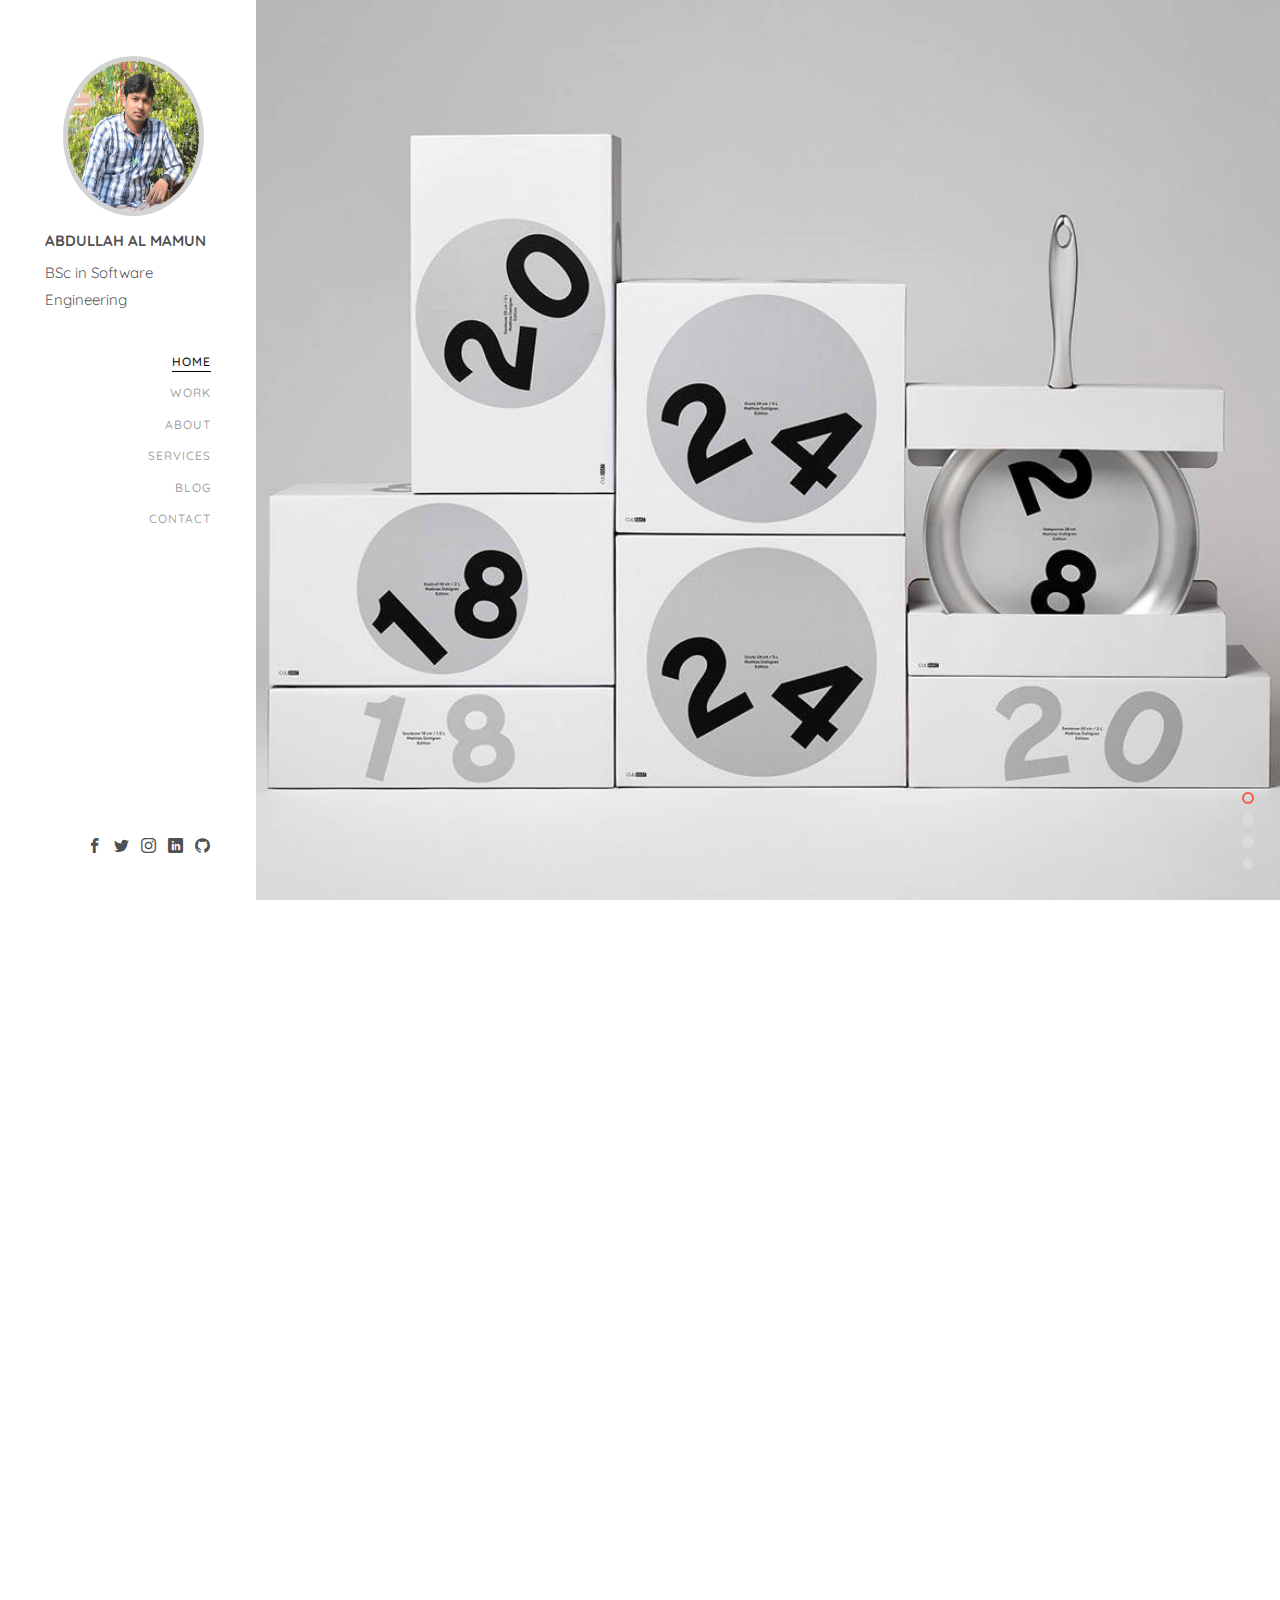
==== index.html @ bdd20ee4 "Responsive profile add" ====
<!DOCTYPE HTML>
<html>

<head>
	<meta charset="utf-8">
	<meta http-equiv="X-UA-Compatible" content="IE=edge">
	<title>Abdullah Al Mamun Info</title>
	<meta name="viewport" content="width=device-width, initial-scale=1">
	<meta name="description" content="" />
	<meta name="keywords" content="" />
	<meta name="author" content="" />

	<!-- Facebook and Twitter integration -->
	<meta property="og:title" content="" />
	<meta property="og:image" content="" />
	<meta property="og:url" content="" />
	<meta property="og:site_name" content="" />
	<meta property="og:description" content="" />
	<meta name="twitter:title" content="" />
	<meta name="twitter:image" content="" />
	<meta name="twitter:url" content="" />
	<meta name="twitter:card" content="" />

	<!-- Place favicon.ico and apple-touch-icon.png in the root directory -->
	<link rel="shortcut icon" href="favicon.ico">

	<link href="https://fonts.googleapis.com/css?family=Quicksand:300,400,500,700" rel="stylesheet">

	<!-- Animate.css -->
	<link rel="stylesheet" href="css/animate.css">
	<!-- Icomoon Icon Fonts-->
	<link rel="stylesheet" href="css/icomoon.css">
	<!-- Bootstrap  -->
	<link rel="stylesheet" href="css/bootstrap.css">
	<!-- Flexslider  -->
	<link rel="stylesheet" href="css/flexslider.css">
	<!-- Theme style  -->
	<link rel="stylesheet" href="css/style.css">

	<!-- Modernizr JS -->
	<script src="js/modernizr-2.6.2.min.js"></script>
	<!-- FOR IE9 below -->
	<!--[if lt IE 9]>
	<script src="js/respond.min.js"></script>
	<![endif]-->

</head>

<body>
	<div id="colorlib-page">
		<a href="#" class="js-colorlib-nav-toggle colorlib-nav-toggle"><i></i></a>
		<aside id="colorlib-aside" role="complementary" class="border js-fullheight">
			<h1 id="colorlib-logo"><a href="index.html"><img style="border:5px solid lightgrey; border-radius: 100%;"
						src="images/mumimg.jpg" alt="Smiley face" width="100%" height="160"></a></h1>
			<label>ABDULLAH AL MAMUN</label>
			<p style="margin-bottom: 2.5em;">BSc in Software Engineering</p>
			<nav id="colorlib-main-menu" role="navigation">
				<ul>
					<li class="colorlib-active"><a href="index.html">Home</a></li>
					<li><a href="work.html">Work</a></li>
					<li><a href="about.html">About</a></li>
					<li><a href="services.html">Services</a></li>
					<li><a href="blog.html">Blog</a></li>
					<li><a href="contact.html">Contact</a></li>
				</ul>
			</nav>

			<div class="colorlib-footer">
				<ul>
					<li><a href="https://www.facebook.com/profile.php?id=100009007942472"><i
								class="icon-facebook2"></i></a></li>
					<li><a href="https://twitter.com/Abdulla88745454"><i class="icon-twitter2"></i></a></li>
					<li><a href="https://www.instagram.com/aamamun8130/"><i class="icon-instagram"></i></a></li>
					<li><a href="https://www.linkedin.com/in/abdullah-al-mamun-735a18191"><i
								class="icon-linkedin2"></i></a></li>
					<li><a href="https://github.com/aamamun8130"><i class="icon-github"></i></a></li>
				</ul>
			</div>

		</aside>

		<div id="colorlib-main">
			<aside id="colorlib-hero" class="js-fullheight">
				<div id="top-img-div" style="text-align: center; padding-top: 2em;">
					<img style="border:5px solid lightgrey; border-radius: 100%;" src="images/mumimg.jpg"
						alt="Smiley face" width="25%" height="160"><br/>
					<label>ABDULLAH AL MAMUN</label>
					<p>BSc in Software Engineering</p>
				</div>
				<div class="flexslider js-fullheight">
					<ul class="slides">
						<li style="background-image: url(images/work-7.jpg);">
							<div class="overlay"></div>
							<div class="container-fluid">
								<div class="row">
									<div class="col-md-8 col-md-offset-2 col-md-pull-2 js-fullheight slider-text">
										<div class="slider-text-inner">
											<div class="desc">
												<h1>Web Development</h1>
												<h2>For web development contact with <a href="contact.html"
														target="_blank">A.A.Mamun</a></h2>
												<p><a class="btn btn-primary btn-learn">Learn More<i
															class="icon-arrow-right3"></i></a></p>
											</div>
										</div>
									</div>
								</div>
							</div>
						</li>
						<li style="background-image: url(images/work-2.jpg);">
							<div class="overlay"></div>
							<div class="container-fluid">
								<div class="row">
									<div class="col-md-8 col-md-offset-2 col-md-pull-2 js-fullheight slider-text">
										<div class="slider-text-inner">
											<div class="desc">
												<h1>Web Design</h1>
												<h2>For web design contact with <a href="contact.html"
														target="_blank">A.A.Mamun</a></h2>
												<p><a class="btn btn-primary btn-learn">Learn More<i
															class="icon-arrow-right3"></i></a></p>
											</div>
										</div>
									</div>
								</div>
							</div>
						</li>
						<li style="background-image: url(images/comp4.jpg);">
							<div class="overlay"></div>
							<div class="container-fluid">
								<div class="row">
									<div class="col-md-8 col-md-offset-2 col-md-pull-2 js-fullheight slider-text">
										<div class="slider-text-inner">
											<div class="desc">
												<h1>Desktop Application</h1>
												<h2>For desktop application contact with <a href="contact.html"
														target="_blank">A.A.Mamun</a></h2>
												<p><a class="btn btn-primary btn-learn">Learn More<i
															class="icon-arrow-right3"></i></a></p>
											</div>
										</div>
									</div>
								</div>
							</div>
						</li>
						<li style="background-image: url(images/img_bg_3.jpg);">
							<div class="overlay"></div>
							<div class="container-fluid">
								<div class="row">
									<div class="col-md-8 col-md-offset-2 col-md-pull-2 js-fullheight slider-text">
										<div class="slider-text-inner">
											<div class="desc">
												<h1>Design &amp; develop functional sites</h1>
												<h2>For develop functional sites contact with <a href="contact.html"
														target="_blank">A.A.Mamun</a></h2>
												<p><a class="btn btn-primary btn-learn">Learn More<i
															class="icon-arrow-right3"></i></a></p>
											</div>
										</div>
									</div>
								</div>
							</div>
						</li>
					</ul>
				</div>
			</aside>

			<div class="colorlib-about">
				<div class="container-fluid">
					<div class="row">
						<div class="col-md-6">
							<div class="about-img animate-box" data-animate-effect="fadeInLeft"
								style="background-image: url(images/img_bg_2.jpg);">
								<div class="about-img-2 animate-box" data-animate-effect="fadeInRight"
									style="background-image: url(images/img_bg_3.jpg);"></div>
							</div>
						</div>
						<div class="col-md-6 animate-box" data-animate-effect="fadeInLeft">
							<div class="about-desc">
								<span class="heading-meta">Welcome &amp; Introduce</span>
								<h3>Hello! my name is Abdullah Al Mamun!</h3>
								<p>On her way she met a copy. The copy warned the Little Blind Text, that where it came
									from it would have been rewritten a thousand times and everything that was left from
									its origin would be the word "and" and the Little Blind Text should turn around and
									return to its own, safe country.</p>
							</div>
							<div class="fancy-collapse-panel">
								<div class="panel-group" id="accordion" role="tablist" aria-multiselectable="true">
									<div class="panel panel-default">
										<div class="panel-heading" role="tab" id="headingOne">
											<h4 class="panel-title">
												<a data-toggle="collapse" data-parent="#accordion" href="#collapseOne"
													aria-expanded="true" aria-controls="collapseOne">Why choose me?
												</a>
											</h4>
										</div>
										<div id="collapseOne" class="panel-collapse collapse in" role="tabpanel"
											aria-labelledby="headingOne">
											<div class="panel-body">
												<div class="row">
													<div class="col-md-6">
														<p>Far far away, behind the word mountains, far from the
															countries Vokalia and Consonantia, there live the blind
															texts. </p>
													</div>
													<div class="col-md-6">
														<p>Separated they live in Bookmarksgrove right at the coast of
															the Semantics, a large language ocean.</p>
													</div>
												</div>
											</div>
										</div>
									</div>
									<div class="panel panel-default">
										<div class="panel-heading" role="tab" id="headingTwo">
											<h4 class="panel-title">
												<a class="collapsed" data-toggle="collapse" data-parent="#accordion"
													href="#collapseTwo" aria-expanded="false"
													aria-controls="collapseTwo">What I do?
												</a>
											</h4>
										</div>
										<div id="collapseTwo" class="panel-collapse collapse" role="tabpanel"
											aria-labelledby="headingTwo">
											<div class="panel-body">
												<p>Far far away, behind the word <strong>mountains</strong>, far from
													the countries Vokalia and Consonantia, there live the blind texts.
													Separated they live in Bookmarksgrove right at the coast of the
													Semantics, a large language ocean.</p>
												<ul>
													<li>Separated they live in Bookmarksgrove right</li>
													<li>Separated they live in Bookmarksgrove right</li>
												</ul>
											</div>
										</div>
									</div>
									<div class="panel panel-default">
										<div class="panel-heading" role="tab" id="headingThree">
											<h4 class="panel-title">
												<a class="collapsed" data-toggle="collapse" data-parent="#accordion"
													href="#collapseThree" aria-expanded="false"
													aria-controls="collapseThree">My Specialties
												</a>
											</h4>
										</div>
										<div id="collapseThree" class="panel-collapse collapse" role="tabpanel"
											aria-labelledby="headingThree">
											<div class="panel-body">
												<p>Far far away, behind the word <strong>mountains</strong>, far from
													the countries Vokalia and Consonantia, there live the blind texts.
													Separated they live in Bookmarksgrove right at the coast of the
													Semantics, a large language ocean.</p>
											</div>
										</div>
									</div>
								</div>
							</div>
						</div>
					</div>
				</div>
			</div>

			<div class="colorlib-services">
				<div class="container-fluid">
					<div class="row">
						<div class="col-md-6 col-md-offset-3 col-md-pull-3">
							<span class="heading-meta">What I do?</span>
							<h2 class="colorlib-heading animate-box" data-animate-effect="fadeInLeft">Here are some of
								my expertise</h2>
						</div>
					</div>
					<div class="row">
						<div class="col-md-6">
							<div class="colorlib-feature animate-box" data-animate-effect="fadeInLeft">
								<div class="colorlib-icon">
									<i class="icon-tag"></i>
								</div>
								<div class="colorlib-text">
									<h3>Branding</h3>
									<p>Far far away, behind the word mountains, far from the countries Vokalia and
										Consonantia, there live the blind texts. </p>
								</div>
							</div>

							<div class="colorlib-feature animate-box" data-animate-effect="fadeInLeft">
								<div class="colorlib-icon">
									<i class="icon-pen2"></i>
								</div>
								<div class="colorlib-text">
									<h3>Web Design</h3>
									<p>Far far away, behind the word mountains, far from the countries Vokalia and
										Consonantia, there live the blind texts. </p>
								</div>
							</div>

							<div class="colorlib-feature animate-box" data-animate-effect="fadeInLeft">
								<div class="colorlib-icon">
									<i class="icon-search3"></i>
								</div>
								<div class="colorlib-text">
									<h3>Search engine optimization</h3>
									<p>Far far away, behind the word mountains, far from the countries Vokalia and
										Consonantia, there live the blind texts. </p>
								</div>
							</div>
						</div>
						<div class="col-md-6">
							<div class="colorlib-feature animate-box" data-animate-effect="fadeInLeft">
								<div class="colorlib-icon">
									<i class="icon-paperplane"></i>
								</div>
								<div class="colorlib-text">
									<h3>Web Development</h3>
									<p>Far far away, behind the word mountains, far from the countries Vokalia and
										Consonantia, there live the blind texts. </p>
								</div>
							</div>

							<div class="colorlib-feature animate-box" data-animate-effect="fadeInLeft">
								<div class="colorlib-icon">
									<i class="icon-device-desktop"></i>
								</div>
								<div class="colorlib-text">
									<h3>User Interface</h3>
									<p>Far far away, behind the word mountains, far from the countries Vokalia and
										Consonantia, there live the blind texts. </p>
								</div>
							</div>

							<div class="colorlib-feature animate-box" data-animate-effect="fadeInLeft">
								<div class="colorlib-icon">
									<i class="icon-help"></i>
								</div>
								<div class="colorlib-text">
									<h3>Help &amp; Support</h3>
									<p>Far far away, behind the word mountains, far from the countries Vokalia and
										Consonantia, there live the blind texts. </p>
								</div>
							</div>
						</div>
					</div>
				</div>
			</div>

			<div class="colorlib-work">
				<div class="container-fluid">
					<div class="row">
						<div class="col-md-6 col-md-offset-3 col-md-pull-3">
							<span class="heading-meta">My Work</span>
							<h2 class="colorlib-heading animate-box" data-animate-effect="fadeInLeft">Recent Work</h2>
						</div>
					</div>
					<div class="row">
						<div class="col-md-6 animate-box" data-animate-effect="fadeInLeft">
							<div class="project" style="background-image: url(images/work-1.jpg);">
								<div class="desc">
									<div class="con">
										<h3><a href="work.html">Work 01</a></h3>
										<span>Branding, Ilustration</span>
										<p class="icon">
											<span><a href="#"><i class="icon-share3"></i></a></span>
											<span><a href="#"><i class="icon-eye"></i> 100</a></span>
											<span><a href="#"><i class="icon-heart"></i> 49</a></span>
										</p>
									</div>
								</div>
							</div>
						</div>
						<div class="col-md-6 animate-box" data-animate-effect="fadeInLeft">
							<div class="project" style="background-image: url(images/work-2.jpg);">
								<div class="desc">
									<div class="con">
										<h3><a href="work.html">Work 02</a></h3>
										<span>Logo, Web, Branding</span>
										<p class="icon">
											<span><a href="#"><i class="icon-share3"></i></a></span>
											<span><a href="#"><i class="icon-eye"></i> 100</a></span>
											<span><a href="#"><i class="icon-heart"></i> 49</a></span>
										</p>
									</div>
								</div>
							</div>
						</div>
						<div class="col-md-6 animate-box" data-animate-effect="fadeInLeft">
							<div class="project" style="background-image: url(images/work-3.jpg);">
								<div class="desc">
									<div class="con">
										<h3><a href="work.html">Work 03</a></h3>
										<span>Illustration, Logo</span>
										<p class="icon">
											<span><a href="#"><i class="icon-share3"></i></a></span>
											<span><a href="#"><i class="icon-eye"></i> 100</a></span>
											<span><a href="#"><i class="icon-heart"></i> 49</a></span>
										</p>
									</div>
								</div>
							</div>
						</div>
						<div class="col-md-6 animate-box" data-animate-effect="fadeInLeft">
							<div class="project" style="background-image: url(images/work-4.jpg);">
								<div class="desc">
									<div class="con">
										<h3><a href="work.html">Work 04</a></h3>
										<span>Web, Logo, Branding</span>
										<p class="icon">
											<span><a href="#"><i class="icon-share3"></i></a></span>
											<span><a href="#"><i class="icon-eye"></i> 100</a></span>
											<span><a href="#"><i class="icon-heart"></i> 49</a></span>
										</p>
									</div>
								</div>
							</div>
						</div>
						<div class="col-md-6 animate-box" data-animate-effect="fadeInLeft">
							<div class="project" style="background-image: url(images/work-5.jpg);">
								<div class="desc">
									<div class="con">
										<h3><a href="work.html">Work 05</a></h3>
										<span>Illustration, Logo</span>
										<p class="icon">
											<span><a href="#"><i class="icon-share3"></i></a></span>
											<span><a href="#"><i class="icon-eye"></i> 100</a></span>
											<span><a href="#"><i class="icon-heart"></i> 49</a></span>
										</p>
									</div>
								</div>
							</div>
						</div>
						<div class="col-md-6 animate-box" data-animate-effect="fadeInLeft">
							<div class="project" style="background-image: url(images/work-6.jpg);">
								<div class="desc">
									<div class="con">
										<h3><a href="work.html">Work 06</a></h3>
										<span>Web, Logo, Branding</span>
										<p class="icon">
											<span><a href="#"><i class="icon-share3"></i></a></span>
											<span><a href="#"><i class="icon-eye"></i> 100</a></span>
											<span><a href="#"><i class="icon-heart"></i> 49</a></span>
										</p>
									</div>
								</div>
							</div>
						</div>
					</div>
				</div>
			</div>

			<div class="colorlib-blog">
				<div class="container-fluid">
					<div class="row">
						<div class="col-md-6 col-md-offset-3 col-md-pull-3">
							<span class="heading-meta">Read</span>
							<h2 class="colorlib-heading animate-box" data-animate-effect="fadeInLeft">Recent Blog</h2>
						</div>
					</div>
					<div class="row">
						<div class="col-md-4 col-sm-6 animate-box" data-animate-effect="fadeInLeft">
							<div class="blog-entry">
								<a href="blog.html" class="blog-img"><img src="images/img-1.jpg" class="img-responsive"
										alt="HTML5 Bootstrap Template by colorlib.com"></a>
								<div class="desc">
									<span><small>Feb 07, 2018 </small> | <small> Web Design </small> | <small> <i
												class="icon-bubble3"></i> 4</small></span>
									<h3><a href="blog.html">18 Awesome sites</a></h3>
									<p>Separated they live in Bookmarksgrove right at the coast of the Semantics, a
										large language ocean.</p>
									<a href="blog.html" class="lead">Read More <i class="icon-arrow-right3"></i></a>
								</div>
							</div>
						</div>
						<div class="col-md-4 col-sm-6 animate-box" data-animate-effect="fadeInLeft">
							<div class="blog-entry">
								<a href="blog.html" class="blog-img"><img src="images/img-2.jpg" class="img-responsive"
										alt="HTML5 Bootstrap Template by colorlib.com"></a>
								<div class="desc">
									<span><small>Feb 07, 2018 </small> | <small> Web Design </small> | <small> <i
												class="icon-bubble3"></i> 4</small></span>
									<h3><a href="blog.html">Wordpress for a Beginner</a></h3>
									<p>Separated they live in Bookmarksgrove right at the coast of the Semantics, a
										large language ocean.</p>
									<a href="blog.html" class="lead">Read More <i class="icon-arrow-right3"></i></a>
								</div>
							</div>
						</div>
						<div class="col-md-4 col-sm-6 animate-box" data-animate-effect="fadeInLeft">
							<div class="blog-entry">
								<a href="blog.html" class="blog-img"><img src="images/img-3.jpg" class="img-responsive"
										alt="HTML5 Bootstrap Template by colorlib.com"></a>
								<div class="desc">
									<span><small>Feb 07, 2018 </small> | <small> Inspiration </small> | <small> <i
												class="icon-bubble3"></i> 4</small></span>
									<h3><a href="blog.html">Make website from scratch</a></h3>
									<p>Separated they live in Bookmarksgrove right at the coast of the Semantics, a
										large language ocean.</p>
									<a href="blog.html" class="lead">Read More <i class="icon-arrow-right3"></i></a>
								</div>
							</div>
						</div>
					</div>
				</div>
			</div>

			<div id="get-in-touch" class="colorlib-bg-color">
				<div class="colorlib-narrow-content">
					<div class="row">
						<div class="col-md-6 animate-box" data-animate-effect="fadeInLeft">
							<h2>Get in Touch!</h2>
						</div>
					</div>
					<div class="row">
						<div class="col-md-6 col-md-offset-3 col-md-pull-3 animate-box"
							data-animate-effect="fadeInLeft">
							<p class="colorlib-lead">Separated they live in Bookmarksgrove right at the coast of the
								Semantics, a large language ocean.</p>
							<p><a href="#" class="btn btn-primary btn-learn">Contact me!</a></p>
						</div>

					</div>
				</div>
			</div>
		</div>
	</div>

	<!-- jQuery -->
	<script src="js/jquery.min.js"></script>
	<!-- jQuery Easing -->
	<script src="js/jquery.easing.1.3.js"></script>
	<!-- Bootstrap -->
	<script src="js/bootstrap.min.js"></script>
	<!-- Waypoints -->
	<script src="js/jquery.waypoints.min.js"></script>
	<!-- Flexslider -->
	<script src="js/jquery.flexslider-min.js"></script>
	<!-- Sticky Kit -->
	<script src="js/sticky-kit.min.js"></script>


	<!-- MAIN JS -->
	<script src="js/main.js"></script>

</body>

</html>
---- css/icomoon.css ----
@font-face {
  font-family: 'icomoon';
  src:  url('fonts/icomoon.eot?6py85u');
  src:  url('fonts/icomoon.eot?6py85u#iefix') format('embedded-opentype'),
    url('fonts/icomoon.ttf?6py85u') format('truetype'),
    url('fonts/icomoon.woff?6py85u') format('woff'),
    url('fonts/icomoon.svg?6py85u#icomoon') format('svg');
  font-weight: normal;
  font-style: normal;
}

[class^="icon-"], [class*=" icon-"] {
  /* use !important to prevent issues with browser extensions that change fonts */
  font-family: 'icomoon' !important;
  speak: none;
  font-style: normal;
  font-weight: normal;
  font-variant: normal;
  text-transform: none;
  line-height: 1;

  /* Better Font Rendering =========== */
  -webkit-font-smoothing: antialiased;
  -moz-osx-font-smoothing: grayscale;
}

.icon-times:before {
  content: "\e930";
}
.icon-tick:before {
  content: "\e931";
}
.icon-plus:before {
  content: "\e932";
}
.icon-minus:before {
  content: "\e933";
}
.icon-equals:before {
  content: "\e934";
}
.icon-divide:before {
  content: "\e935";
}
.icon-chevron-right:before {
  content: "\e936";
}
.icon-chevron-left:before {
  content: "\e937";
}
.icon-arrow-right-thick:before {
  content: "\e938";
}
.icon-arrow-left-thick:before {
  content: "\e939";
}
.icon-th-small:before {
  content: "\e93a";
}
.icon-th-menu:before {
  content: "\e93b";
}
.icon-th-list:before {
  content: "\e93c";
}
.icon-th-large:before {
  content: "\e93d";
}
.icon-home:before {
  content: "\e93e";
}
.icon-arrow-forward:before {
  content: "\e93f";
}
.icon-arrow-back:before {
  content: "\e940";
}
.icon-rss:before {
  content: "\e941";
}
.icon-location:before {
  content: "\e942";
}
.icon-link:before {
  content: "\e943";
}
.icon-image:before {
  content: "\e944";
}
.icon-arrow-up-thick:before {
  content: "\e945";
}
.icon-arrow-down-thick:before {
  content: "\e946";
}
.icon-starburst:before {
  content: "\e947";
}
.icon-starburst-outline:before {
  content: "\e948";
}
.icon-star3:before {
  content: "\e949";
}
.icon-flow-children:before {
  content: "\e94a";
}
.icon-export:before {
  content: "\e94b";
}
.icon-delete2:before {
  content: "\e94c";
}
.icon-delete-outline:before {
  content: "\e94d";
}
.icon-cloud-storage:before {
  content: "\e94e";
}
.icon-wi-fi:before {
  content: "\e94f";
}
.icon-heart:before {
  content: "\e950";
}
.icon-flash:before {
  content: "\e951";
}
.icon-cancel:before {
  content: "\e952";
}
.icon-backspace:before {
  content: "\e953";
}
.icon-attachment:before {
  content: "\e954";
}
.icon-arrow-move:before {
  content: "\e955";
}
.icon-warning:before {
  content: "\e956";
}
.icon-user:before {
  content: "\e957";
}
.icon-radar:before {
  content: "\e958";
}
.icon-lock-open:before {
  content: "\e959";
}
.icon-lock-closed:before {
  content: "\e95a";
}
.icon-location-arrow:before {
  content: "\e95b";
}
.icon-info:before {
  content: "\e95c";
}
.icon-user-delete:before {
  content: "\e95d";
}
.icon-user-add:before {
  content: "\e95e";
}
.icon-media-pause:before {
  content: "\e95f";
}
.icon-group:before {
  content: "\e960";
}
.icon-chart-pie:before {
  content: "\e961";
}
.icon-chart-line:before {
  content: "\e962";
}
.icon-chart-bar:before {
  content: "\e963";
}
.icon-chart-area:before {
  content: "\e964";
}
.icon-video:before {
  content: "\e965";
}
.icon-point-of-interest:before {
  content: "\e966";
}
.icon-infinity:before {
  content: "\e967";
}
.icon-globe:before {
  content: "\e968";
}
.icon-eye:before {
  content: "\e969";
}
.icon-cog:before {
  content: "\e96a";
}
.icon-camera:before {
  content: "\e96b";
}
.icon-upload:before {
  content: "\e96c";
}
.icon-scissors:before {
  content: "\e96d";
}
.icon-refresh:before {
  content: "\e96e";
}
.icon-pin:before {
  content: "\e96f";
}
.icon-key:before {
  content: "\e970";
}
.icon-info-large:before {
  content: "\e971";
}
.icon-eject:before {
  content: "\e972";
}
.icon-download:before {
  content: "\e973";
}
.icon-zoom:before {
  content: "\e974";
}
.icon-zoom-out:before {
  content: "\e975";
}
.icon-zoom-in:before {
  content: "\e976";
}
.icon-sort-numerically:before {
  content: "\e977";
}
.icon-sort-alphabetically:before {
  content: "\e978";
}
.icon-input-checked:before {
  content: "\e979";
}
.icon-calender:before {
  content: "\e97a";
}
.icon-world2:before {
  content: "\e97b";
}
.icon-notes:before {
  content: "\e97c";
}
.icon-code:before {
  content: "\e97d";
}
.icon-arrow-sync:before {
  content: "\e97e";
}
.icon-arrow-shuffle:before {
  content: "\e97f";
}
.icon-arrow-repeat:before {
  content: "\e980";
}
.icon-arrow-minimise:before {
  content: "\e981";
}
.icon-arrow-maximise:before {
  content: "\e982";
}
.icon-arrow-loop:before {
  content: "\e983";
}
.icon-anchor:before {
  content: "\e984";
}
.icon-spanner:before {
  content: "\e985";
}
.icon-puzzle:before {
  content: "\e986";
}
.icon-power:before {
  content: "\e987";
}
.icon-plane:before {
  content: "\e988";
}
.icon-pi:before {
  content: "\e989";
}
.icon-phone:before {
  content: "\e98a";
}
.icon-microphone2:before {
  content: "\e98b";
}
.icon-media-rewind:before {
  content: "\e98c";
}
.icon-flag:before {
  content: "\e98d";
}
.icon-adjust-brightness:before {
  content: "\e98e";
}
.icon-waves:before {
  content: "\e98f";
}
.icon-social-twitter:before {
  content: "\e990";
}
.icon-social-facebook:before {
  content: "\e991";
}
.icon-social-dribbble:before {
  content: "\e992";
}
.icon-media-stop:before {
  content: "\e993";
}
.icon-media-record:before {
  content: "\e994";
}
.icon-media-play:before {
  content: "\e995";
}
.icon-media-fast-forward:before {
  content: "\e996";
}
.icon-media-eject:before {
  content: "\e997";
}
.icon-social-vimeo:before {
  content: "\e998";
}
.icon-social-tumbler:before {
  content: "\e999";
}
.icon-social-skype:before {
  content: "\e99a";
}
.icon-social-pinterest:before {
  content: "\e99b";
}
.icon-social-linkedin:before {
  content: "\e99c";
}
.icon-social-last-fm:before {
  content: "\e99d";
}
.icon-social-github:before {
  content: "\e99e";
}
.icon-social-flickr:before {
  content: "\e99f";
}
.icon-at:before {
  content: "\e9a0";
}
.icon-times-outline:before {
  content: "\e9a1";
}
.icon-plus-outline:before {
  content: "\e9a2";
}
.icon-minus-outline:before {
  content: "\e9a3";
}
.icon-tick-outline:before {
  content: "\e9a4";
}
.icon-th-large-outline:before {
  content: "\e9a5";
}
.icon-equals-outline:before {
  content: "\e9a6";
}
.icon-divide-outline:before {
  content: "\e9a7";
}
.icon-chevron-right-outline:before {
  content: "\e9a8";
}
.icon-chevron-left-outline:before {
  content: "\e9a9";
}
.icon-arrow-right-outline:before {
  content: "\e9aa";
}
.icon-arrow-left-outline:before {
  content: "\e9ab";
}
.icon-th-small-outline:before {
  content: "\e9ac";
}
.icon-th-menu-outline:before {
  content: "\e9ad";
}
.icon-th-list-outline:before {
  content: "\e9ae";
}
.icon-news2:before {
  content: "\e9b1";
}
.icon-home-outline:before {
  content: "\e9b2";
}
.icon-arrow-up-outline:before {
  content: "\e9b3";
}
.icon-arrow-forward-outline:before {
  content: "\e9b4";
}
.icon-arrow-down-outline:before {
  content: "\e9b5";
}
.icon-arrow-back-outline:before {
  content: "\e9b6";
}
.icon-trash3:before {
  content: "\e9b7";
}
.icon-rss-outline:before {
  content: "\e9b8";
}
.icon-message:before {
  content: "\e9b9";
}
.icon-location-outline:before {
  content: "\e9ba";
}
.icon-link-outline:before {
  content: "\e9bb";
}
.icon-image-outline:before {
  content: "\e9bc";
}
.icon-export-outline:before {
  content: "\e9bd";
}
.icon-cross:before {
  content: "\e9be";
}
.icon-wi-fi-outline:before {
  content: "\e9bf";
}
.icon-star-outline:before {
  content: "\e9c0";
}
.icon-media-pause-outline:before {
  content: "\e9c1";
}
.icon-mail:before {
  content: "\e9c2";
}
.icon-heart-outline:before {
  content: "\e9c3";
}
.icon-flash-outline:before {
  content: "\e9c4";
}
.icon-cancel-outline:before {
  content: "\e9c5";
}
.icon-beaker:before {
  content: "\e9c6";
}
.icon-arrow-move-outline:before {
  content: "\e9c7";
}
.icon-watch2:before {
  content: "\e9c8";
}
.icon-warning-outline:before {
  content: "\e9c9";
}
.icon-time:before {
  content: "\e9ca";
}
.icon-radar-outline:before {
  content: "\e9cb";
}
.icon-lock-open-outline:before {
  content: "\e9cc";
}
.icon-location-arrow-outline:before {
  content: "\e9cd";
}
.icon-info-outline:before {
  content: "\e9ce";
}
.icon-backspace-outline:before {
  content: "\e9cf";
}
.icon-attachment-outline:before {
  content: "\e9d0";
}
.icon-user-outline:before {
  content: "\e9d1";
}
.icon-user-delete-outline:before {
  content: "\e9d2";
}
.icon-user-add-outline:before {
  content: "\e9d3";
}
.icon-lock-closed-outline:before {
  content: "\e9d4";
}
.icon-group-outline:before {
  content: "\e9d5";
}
.icon-chart-pie-outline:before {
  content: "\e9d6";
}
.icon-chart-line-outline:before {
  content: "\e9d7";
}
.icon-chart-bar-outline:before {
  content: "\e9d8";
}
.icon-chart-area-outline:before {
  content: "\e9d9";
}
.icon-video-outline:before {
  content: "\e9da";
}
.icon-point-of-interest-outline:before {
  content: "\e9db";
}
.icon-map:before {
  content: "\e9dc";
}
.icon-key-outline:before {
  content: "\e9dd";
}
.icon-infinity-outline:before {
  content: "\e9de";
}
.icon-globe-outline:before {
  content: "\e9df";
}
.icon-eye-outline:before {
  content: "\e9e0";
}
.icon-cog-outline:before {
  content: "\e9e1";
}
.icon-camera-outline:before {
  content: "\e9e2";
}
.icon-upload-outline:before {
  content: "\e9e3";
}
.icon-support:before {
  content: "\e9e4";
}
.icon-scissors-outline:before {
  content: "\e9e5";
}
.icon-refresh-outline:before {
  content: "\e9e6";
}
.icon-info-large-outline:before {
  content: "\e9e7";
}
.icon-eject-outline:before {
  content: "\e9e8";
}
.icon-download-outline:before {
  content: "\e9e9";
}
.icon-battery-mid:before {
  content: "\e9ea";
}
.icon-battery-low:before {
  content: "\e9eb";
}
.icon-battery-high:before {
  content: "\e9ec";
}
.icon-zoom-outline:before {
  content: "\e9ed";
}
.icon-zoom-out-outline:before {
  content: "\e9ee";
}
.icon-zoom-in-outline:before {
  content: "\e9ef";
}
.icon-tag3:before {
  content: "\e9f0";
}
.icon-tabs-outline:before {
  content: "\e9f1";
}
.icon-pin-outline:before {
  content: "\e9f2";
}
.icon-message-typing:before {
  content: "\e9f3";
}
.icon-directions:before {
  content: "\e9f4";
}
.icon-battery-full:before {
  content: "\e9f5";
}
.icon-battery-charge:before {
  content: "\e9f6";
}
.icon-pipette:before {
  content: "\e9f7";
}
.icon-pencil:before {
  content: "\e9f8";
}
.icon-folder:before {
  content: "\e9f9";
}
.icon-folder-delete:before {
  content: "\e9fa";
}
.icon-folder-add:before {
  content: "\e9fb";
}
.icon-edit:before {
  content: "\e9fc";
}
.icon-document:before {
  content: "\e9fd";
}
.icon-document-delete:before {
  content: "\e9fe";
}
.icon-document-add:before {
  content: "\e9ff";
}
.icon-brush:before {
  content: "\ea00";
}
.icon-thumbs-up:before {
  content: "\ea01";
}
.icon-thumbs-down:before {
  content: "\ea02";
}
.icon-pen:before {
  content: "\ea03";
}
.icon-sort-numerically-outline:before {
  content: "\ea04";
}
.icon-sort-alphabetically-outline:before {
  content: "\ea05";
}
.icon-social-last-fm-circular:before {
  content: "\ea06";
}
.icon-social-github-circular:before {
  content: "\ea07";
}
.icon-compass:before {
  content: "\ea08";
}
.icon-bookmark:before {
  content: "\ea09";
}
.icon-input-checked-outline:before {
  content: "\ea0a";
}
.icon-code-outline:before {
  content: "\ea0b";
}
.icon-calender-outline:before {
  content: "\ea0c";
}
.icon-business-card:before {
  content: "\ea0d";
}
.icon-arrow-up:before {
  content: "\ea0e";
}
.icon-arrow-sync-outline:before {
  content: "\ea0f";
}
.icon-arrow-right:before {
  content: "\ea10";
}
.icon-arrow-repeat-outline:before {
  content: "\ea11";
}
.icon-arrow-loop-outline:before {
  content: "\ea12";
}
.icon-arrow-left:before {
  content: "\ea13";
}
.icon-flow-switch:before {
  content: "\ea14";
}
.icon-flow-parallel:before {
  content: "\ea15";
}
.icon-flow-merge:before {
  content: "\ea16";
}
.icon-document-text:before {
  content: "\ea17";
}
.icon-clipboard:before {
  content: "\ea18";
}
.icon-calculator:before {
  content: "\ea19";
}
.icon-arrow-minimise-outline:before {
  content: "\ea1a";
}
.icon-arrow-maximise-outline:before {
  content: "\ea1b";
}
.icon-arrow-down:before {
  content: "\ea1c";
}
.icon-gift:before {
  content: "\ea1d";
}
.icon-film:before {
  content: "\ea1e";
}
.icon-database:before {
  content: "\ea1f";
}
.icon-bell:before {
  content: "\ea20";
}
.icon-anchor-outline:before {
  content: "\ea21";
}
.icon-adjust-contrast:before {
  content: "\ea22";
}
.icon-world-outline:before {
  content: "\ea23";
}
.icon-shopping-bag:before {
  content: "\ea24";
}
.icon-power-outline:before {
  content: "\ea25";
}
.icon-notes-outline:before {
  content: "\ea26";
}
.icon-device-tablet:before {
  content: "\ea27";
}
.icon-device-phone:before {
  content: "\ea28";
}
.icon-device-laptop:before {
  content: "\ea29";
}
.icon-device-desktop:before {
  content: "\ea2a";
}
.icon-briefcase:before {
  content: "\ea2b";
}
.icon-stopwatch:before {
  content: "\ea2c";
}
.icon-spanner-outline:before {
  content: "\ea2d";
}
.icon-puzzle-outline:before {
  content: "\ea2e";
}
.icon-printer:before {
  content: "\ea2f";
}
.icon-pi-outline:before {
  content: "\ea30";
}
.icon-lightbulb:before {
  content: "\ea31";
}
.icon-flag-outline:before {
  content: "\ea32";
}
.icon-contacts:before {
  content: "\ea33";
}
.icon-archive2:before {
  content: "\ea34";
}
.icon-weather-stormy:before {
  content: "\ea35";
}
.icon-weather-shower:before {
  content: "\ea36";
}
.icon-weather-partly-sunny:before {
  content: "\ea37";
}
.icon-weather-downpour:before {
  content: "\ea38";
}
.icon-weather-cloudy:before {
  content: "\ea39";
}
.icon-plane-outline:before {
  content: "\ea3a";
}
.icon-phone-outline:before {
  content: "\ea3b";
}
.icon-microphone-outline:before {
  content: "\ea3c";
}
.icon-weather-windy:before {
  content: "\ea3d";
}
.icon-weather-windy-cloudy:before {
  content: "\ea3e";
}
.icon-weather-sunny:before {
  content: "\ea3f";
}
.icon-weather-snow:before {
  content: "\ea40";
}
.icon-weather-night:before {
  content: "\ea41";
}
.icon-media-stop-outline:before {
  content: "\ea42";
}
.icon-media-rewind-outline:before {
  content: "\ea43";
}
.icon-media-record-outline:before {
  content: "\ea44";
}
.icon-media-play-outline:before {
  content: "\ea45";
}
.icon-media-fast-forward-outline:before {
  content: "\ea46";
}
.icon-media-eject-outline:before {
  content: "\ea47";
}
.icon-wine:before {
  content: "\ea48";
}
.icon-waves-outline:before {
  content: "\ea49";
}
.icon-ticket:before {
  content: "\ea4a";
}
.icon-tags:before {
  content: "\ea4b";
}
.icon-plug:before {
  content: "\ea4c";
}
.icon-headphones:before {
  content: "\ea4d";
}
.icon-credit-card:before {
  content: "\ea4e";
}
.icon-coffee:before {
  content: "\ea4f";
}
.icon-book:before {
  content: "\ea50";
}
.icon-beer:before {
  content: "\ea51";
}
.icon-volume2:before {
  content: "\ea52";
}
.icon-volume-up:before {
  content: "\ea53";
}
.icon-volume-mute:before {
  content: "\ea54";
}
.icon-volume-down:before {
  content: "\ea55";
}
.icon-social-vimeo-circular:before {
  content: "\ea56";
}
.icon-social-twitter-circular:before {
  content: "\ea57";
}
.icon-social-pinterest-circular:before {
  content: "\ea58";
}
.icon-social-linkedin-circular:before {
  content: "\ea59";
}
.icon-social-facebook-circular:before {
  content: "\ea5a";
}
.icon-social-dribbble-circular:before {
  content: "\ea5b";
}
.icon-tree:before {
  content: "\ea5c";
}
.icon-thermometer2:before {
  content: "\ea5d";
}
.icon-social-tumbler-circular:before {
  content: "\ea5e";
}
.icon-social-skype-outline:before {
  content: "\ea5f";
}
.icon-social-flickr-circular:before {
  content: "\ea60";
}
.icon-social-at-circular:before {
  content: "\ea61";
}
.icon-shopping-cart:before {
  content: "\ea62";
}
.icon-messages:before {
  content: "\ea63";
}
.icon-leaf:before {
  content: "\ea64";
}
.icon-feather:before {
  content: "\ea65";
}
.icon-eye2:before {
  content: "\e064";
}
.icon-paper-clip:before {
  content: "\e065";
}
.icon-mail5:before {
  content: "\e066";
}
.icon-toggle:before {
  content: "\e067";
}
.icon-layout:before {
  content: "\e068";
}
.icon-link2:before {
  content: "\e069";
}
.icon-bell2:before {
  content: "\e06a";
}
.icon-lock3:before {
  content: "\e06b";
}
.icon-unlock:before {
  content: "\e06c";
}
.icon-ribbon2:before {
  content: "\e06d";
}
.icon-image2:before {
  content: "\e06e";
}
.icon-signal:before {
  content: "\e06f";
}
.icon-target3:before {
  content: "\e070";
}
.icon-clipboard3:before {
  content: "\e071";
}
.icon-clock3:before {
  content: "\e072";
}
.icon-watch:before {
  content: "\e073";
}
.icon-air-play:before {
  content: "\e074";
}
.icon-camera3:before {
  content: "\e075";
}
.icon-video2:before {
  content: "\e076";
}
.icon-disc:before {
  content: "\e077";
}
.icon-printer3:before {
  content: "\e078";
}
.icon-monitor:before {
  content: "\e079";
}
.icon-server:before {
  content: "\e07a";
}
.icon-cog2:before {
  content: "\e07b";
}
.icon-heart3:before {
  content: "\e07c";
}
.icon-paragraph:before {
  content: "\e07d";
}
.icon-align-justify:before {
  content: "\e07e";
}
.icon-align-left:before {
  content: "\e07f";
}
.icon-align-center:before {
  content: "\e080";
}
.icon-align-right:before {
  content: "\e081";
}
.icon-book2:before {
  content: "\e082";
}
.icon-layers2:before {
  content: "\e083";
}
.icon-stack2:before {
  content: "\e084";
}
.icon-stack-2:before {
  content: "\e085";
}
.icon-paper:before {
  content: "\e086";
}
.icon-paper-stack:before {
  content: "\e087";
}
.icon-search3:before {
  content: "\e088";
}
.icon-zoom-in2:before {
  content: "\e089";
}
.icon-zoom-out2:before {
  content: "\e08a";
}
.icon-reply2:before {
  content: "\e08b";
}
.icon-circle-plus:before {
  content: "\e08c";
}
.icon-circle-minus:before {
  content: "\e08d";
}
.icon-circle-check:before {
  content: "\e08e";
}
.icon-circle-cross:before {
  content: "\e08f";
}
.icon-square-plus:before {
  content: "\e090";
}
.icon-square-minus:before {
  content: "\e091";
}
.icon-square-check:before {
  content: "\e092";
}
.icon-square-cross:before {
  content: "\e093";
}
.icon-microphone:before {
  content: "\e094";
}
.icon-record:before {
  content: "\e095";
}
.icon-skip-back:before {
  content: "\e096";
}
.icon-rewind:before {
  content: "\e097";
}
.icon-play4:before {
  content: "\e098";
}
.icon-pause3:before {
  content: "\e099";
}
.icon-stop3:before {
  content: "\e09a";
}
.icon-fast-forward:before {
  content: "\e09b";
}
.icon-skip-forward:before {
  content: "\e09c";
}
.icon-shuffle2:before {
  content: "\e09d";
}
.icon-repeat:before {
  content: "\e09e";
}
.icon-folder2:before {
  content: "\e09f";
}
.icon-umbrella:before {
  content: "\e0a0";
}
.icon-moon:before {
  content: "\e0a1";
}
.icon-thermometer:before {
  content: "\e0a2";
}
.icon-drop:before {
  content: "\e0a3";
}
.icon-sun2:before {
  content: "\e0a4";
}
.icon-cloud3:before {
  content: "\e0a5";
}
.icon-cloud-upload2:before {
  content: "\e0a6";
}
.icon-cloud-download2:before {
  content: "\e0a7";
}
.icon-upload4:before {
  content: "\e0a8";
}
.icon-download4:before {
  content: "\e0a9";
}
.icon-location3:before {
  content: "\e0aa";
}
.icon-location-2:before {
  content: "\e0ab";
}
.icon-map3:before {
  content: "\e0ac";
}
.icon-battery:before {
  content: "\e0ad";
}
.icon-head:before {
  content: "\e0ae";
}
.icon-briefcase3:before {
  content: "\e0af";
}
.icon-speech-bubble:before {
  content: "\e0b0";
}
.icon-anchor2:before {
  content: "\e0b1";
}
.icon-globe2:before {
  content: "\e0b2";
}
.icon-box:before {
  content: "\e0b3";
}
.icon-reload:before {
  content: "\e0b4";
}
.icon-share3:before {
  content: "\e0b5";
}
.icon-marquee:before {
  content: "\e0b6";
}
.icon-marquee-plus:before {
  content: "\e0b7";
}
.icon-marquee-minus:before {
  content: "\e0b8";
}
.icon-tag:before {
  content: "\e0b9";
}
.icon-power2:before {
  content: "\e0ba";
}
.icon-command2:before {
  content: "\e0bb";
}
.icon-alt:before {
  content: "\e0bc";
}
.icon-esc:before {
  content: "\e0bd";
}
.icon-bar-graph:before {
  content: "\e0be";
}
.icon-bar-graph-2:before {
  content: "\e0bf";
}
.icon-pie-graph:before {
  content: "\e0c0";
}
.icon-star:before {
  content: "\e0c1";
}
.icon-arrow-left3:before {
  content: "\e0c2";
}
.icon-arrow-right3:before {
  content: "\e0c3";
}
.icon-arrow-up3:before {
  content: "\e0c4";
}
.icon-arrow-down3:before {
  content: "\e0c5";
}
.icon-volume:before {
  content: "\e0c6";
}
.icon-mute:before {
  content: "\e0c7";
}
.icon-content-right:before {
  content: "\e100";
}
.icon-content-left:before {
  content: "\e101";
}
.icon-grid2:before {
  content: "\e102";
}
.icon-grid-2:before {
  content: "\e103";
}
.icon-columns:before {
  content: "\e104";
}
.icon-loader:before {
  content: "\e105";
}
.icon-bag:before {
  content: "\e106";
}
.icon-ban:before {
  content: "\e107";
}
.icon-flag3:before {
  content: "\e108";
}
.icon-trash:before {
  content: "\e109";
}
.icon-expand2:before {
  content: "\e110";
}
.icon-contract:before {
  content: "\e111";
}
.icon-maximize:before {
  content: "\e112";
}
.icon-minimize:before {
  content: "\e113";
}
.icon-plus2:before {
  content: "\e114";
}
.icon-minus2:before {
  content: "\e115";
}
.icon-check:before {
  content: "\e116";
}
.icon-cross2:before {
  content: "\e117";
}
.icon-move:before {
  content: "\e118";
}
.icon-delete:before {
  content: "\e119";
}
.icon-menu5:before {
  content: "\e120";
}
.icon-archive:before {
  content: "\e121";
}
.icon-inbox:before {
  content: "\e122";
}
.icon-outbox:before {
  content: "\e123";
}
.icon-file:before {
  content: "\e124";
}
.icon-file-add:before {
  content: "\e125";
}
.icon-file-subtract:before {
  content: "\e126";
}
.icon-help:before {
  content: "\e127";
}
.icon-open:before {
  content: "\e128";
}
.icon-ellipsis:before {
  content: "\e129";
}
.icon-heart4:before {
  content: "\e900";
}
.icon-cloud4:before {
  content: "\e901";
}
.icon-star2:before {
  content: "\e902";
}
.icon-tv2:before {
  content: "\e903";
}
.icon-sound:before {
  content: "\e904";
}
.icon-video3:before {
  content: "\e905";
}
.icon-trash2:before {
  content: "\e906";
}
.icon-user2:before {
  content: "\e907";
}
.icon-key3:before {
  content: "\e908";
}
.icon-search4:before {
  content: "\e909";
}
.icon-settings:before {
  content: "\e90a";
}
.icon-camera4:before {
  content: "\e90b";
}
.icon-tag2:before {
  content: "\e90c";
}
.icon-lock4:before {
  content: "\e90d";
}
.icon-bulb:before {
  content: "\e90e";
}
.icon-pen2:before {
  content: "\e90f";
}
.icon-diamond:before {
  content: "\e910";
}
.icon-display2:before {
  content: "\e911";
}
.icon-location4:before {
  content: "\e912";
}
.icon-eye3:before {
  content: "\e913";
}
.icon-bubble3:before {
  content: "\e914";
}
.icon-stack3:before {
  content: "\e915";
}
.icon-cup:before {
  content: "\e916";
}
.icon-phone3:before {
  content: "\e917";
}
.icon-news:before {
  content: "\e918";
}
.icon-mail6:before {
  content: "\e919";
}
.icon-like:before {
  content: "\e91a";
}
.icon-photo:before {
  content: "\e91b";
}
.icon-note:before {
  content: "\e91c";
}
.icon-clock4:before {
  content: "\e91d";
}
.icon-paperplane:before {
  content: "\e91e";
}
.icon-params:before {
  content: "\e91f";
}
.icon-banknote:before {
  content: "\e920";
}
.icon-data:before {
  content: "\e921";
}
.icon-music2:before {
  content: "\e922";
}
.icon-megaphone2:before {
  content: "\e923";
}
.icon-study:before {
  content: "\e924";
}
.icon-lab2:before {
  content: "\e925";
}
.icon-food:before {
  content: "\e926";
}
.icon-t-shirt:before {
  content: "\e927";
}
.icon-fire2:before {
  content: "\e928";
}
.icon-clip:before {
  content: "\e929";
}
.icon-shop:before {
  content: "\e92a";
}
.icon-calendar3:before {
  content: "\e92b";
}
.icon-wallet2:before {
  content: "\e92c";
}
.icon-vynil:before {
  content: "\e92d";
}
.icon-truck2:before {
  content: "\e92e";
}
.icon-world:before {
  content: "\e92f";
}
.icon-spinner6:before {
  content: "\e9af";
}
.icon-spinner7:before {
  content: "\e9b0";
}
.icon-amazon:before {
  content: "\eab7";
}
.icon-google:before {
  content: "\eab8";
}
.icon-google2:before {
  content: "\eab9";
}
.icon-google3:before {
  content: "\eaba";
}
.icon-google-plus:before {
  content: "\eabb";
}
.icon-google-plus2:before {
  content: "\eabc";
}
.icon-google-plus3:before {
  content: "\eabd";
}
.icon-hangouts:before {
  content: "\eabe";
}
.icon-google-drive:before {
  content: "\eabf";
}
.icon-facebook2:before {
  content: "\eac0";
}
.icon-facebook22:before {
  content: "\eac1";
}
.icon-instagram:before {
  content: "\eac2";
}
.icon-whatsapp:before {
  content: "\eac3";
}
.icon-spotify:before {
  content: "\eac4";
}
.icon-telegram:before {
  content: "\eac5";
}
.icon-twitter2:before {
  content: "\eac6";
}
.icon-vine:before {
  content: "\eac7";
}
.icon-vk:before {
  content: "\eac8";
}
.icon-renren:before {
  content: "\eac9";
}
.icon-sina-weibo:before {
  content: "\eaca";
}
.icon-rss2:before {
  content: "\eacb";
}
.icon-rss22:before {
  content: "\eacc";
}
.icon-youtube:before {
  content: "\eacd";
}
.icon-youtube2:before {
  content: "\eace";
}
.icon-twitch:before {
  content: "\eacf";
}
.icon-vimeo:before {
  content: "\ead0";
}
.icon-vimeo2:before {
  content: "\ead1";
}
.icon-lanyrd:before {
  content: "\ead2";
}
.icon-flickr:before {
  content: "\ead3";
}
.icon-flickr2:before {
  content: "\ead4";
}
.icon-flickr3:before {
  content: "\ead5";
}
.icon-flickr4:before {
  content: "\ead6";
}
.icon-dribbble2:before {
  content: "\ead7";
}
.icon-behance:before {
  content: "\ead8";
}
.icon-behance2:before {
  content: "\ead9";
}
.icon-deviantart:before {
  content: "\eada";
}
.icon-500px:before {
  content: "\eadb";
}
.icon-steam:before {
  content: "\eadc";
}
.icon-steam2:before {
  content: "\eadd";
}
.icon-dropbox:before {
  content: "\eade";
}
.icon-onedrive:before {
  content: "\eadf";
}
.icon-github:before {
  content: "\eae0";
}
.icon-npm:before {
  content: "\eae1";
}
.icon-basecamp:before {
  content: "\eae2";
}
.icon-trello:before {
  content: "\eae3";
}
.icon-wordpress:before {
  content: "\eae4";
}
.icon-joomla:before {
  content: "\eae5";
}
.icon-ello:before {
  content: "\eae6";
}
.icon-blogger:before {
  content: "\eae7";
}
.icon-blogger2:before {
  content: "\eae8";
}
.icon-tumblr2:before {
  content: "\eae9";
}
.icon-tumblr22:before {
  content: "\eaea";
}
.icon-yahoo:before {
  content: "\eaeb";
}
.icon-yahoo2:before {
  content: "\eaec";
}
.icon-tux:before {
  content: "\eaed";
}
.icon-appleinc:before {
  content: "\eaee";
}
.icon-finder:before {
  content: "\eaef";
}
.icon-android:before {
  content: "\eaf0";
}
.icon-windows:before {
  content: "\eaf1";
}
.icon-windows8:before {
  content: "\eaf2";
}
.icon-soundcloud:before {
  content: "\eaf3";
}
.icon-soundcloud2:before {
  content: "\eaf4";
}
.icon-skype:before {
  content: "\eaf5";
}
.icon-reddit:before {
  content: "\eaf6";
}
.icon-hackernews:before {
  content: "\eaf7";
}
.icon-wikipedia:before {
  content: "\eaf8";
}
.icon-linkedin2:before {
  content: "\eaf9";
}
.icon-linkedin22:before {
  content: "\eafa";
}
.icon-lastfm:before {
  content: "\eafb";
}
.icon-lastfm2:before {
  content: "\eafc";
}
.icon-delicious:before {
  content: "\eafd";
}
.icon-stumbleupon:before {
  content: "\eafe";
}
.icon-stumbleupon2:before {
  content: "\eaff";
}
.icon-stackoverflow:before {
  content: "\eb00";
}
.icon-pinterest:before {
  content: "\eb01";
}
.icon-pinterest2:before {
  content: "\eb02";
}
.icon-xing:before {
  content: "\eb03";
}
.icon-xing2:before {
  content: "\eb04";
}
.icon-flattr:before {
  content: "\eb05";
}
.icon-foursquare:before {
  content: "\eb06";
}
.icon-yelp:before {
  content: "\eb07";
}
.icon-paypal:before {
  content: "\eb08";
}
.icon-chrome:before {
  content: "\eb09";
}
.icon-firefox:before {
  content: "\eb0a";
}
.icon-IE:before {
  content: "\eb0b";
}
.icon-edge:before {
  content: "\eb0c";
}
.icon-safari:before {
  content: "\eb0d";
}
.icon-opera:before {
  content: "\eb0e";
}
.icon-file-pdf:before {
  content: "\eb0f";
}
.icon-file-openoffice:before {
  content: "\eb10";
}
.icon-file-word:before {
  content: "\eb11";
}
.icon-file-excel:before {
  content: "\eb12";
}
.icon-libreoffice:before {
  content: "\eb13";
}
.icon-html-five:before {
  content: "\eb14";
}
.icon-html-five2:before {
  content: "\eb15";
}
.icon-css3:before {
  content: "\eb16";
}
.icon-git:before {
  content: "\eb17";
}
.icon-codepen:before {
  content: "\eb18";
}
.icon-svg:before {
  content: "\eb19";
}
.icon-IcoMoon:before {
  content: "\eb1a";
}
---- css/style.css ----
@font-face {
  font-family: 'icomoon';
  src: url("../fonts/icomoon/icomoon.eot?srf3rx");
  src: url("../fonts/icomoon/icomoon.eot?srf3rx#iefix") format("embedded-opentype"), url("../fonts/icomoon/icomoon.ttf?srf3rx") format("truetype"), url("../fonts/icomoon/icomoon.woff?srf3rx") format("woff"), url("../fonts/icomoon/icomoon.svg?srf3rx#icomoon") format("svg");
  font-weight: normal;
  font-style: normal; }

/* =======================================================
*
* 	Template Style 
*	Edit this section
*
* ======================================================= */
body {
  font-family: "Quicksand", Arial, sans-serif;
  font-weight: 400;
  font-size: 15px;
  line-height: 1.8;
  color: rgba(0, 0, 0, 0.7); }
  @media screen and (max-width: 992px) {
    body {
      font-size: 16px; } }

a {
  color: #F75940;
  -webkit-transition: 0.5s;
  -o-transition: 0.5s;
  transition: 0.5s; }
  a:hover, a:active, a:focus {
    color: #F75940;
    outline: none;
    text-decoration: none !important; }

p {
  margin-bottom: 1.5em; }

h1, h2, h3, h4, h5, h6 {
  color: #000;
  font-family: "Quicksand", Arial, sans-serif;
  font-weight: 400;
  margin: 0 0 30px 0; }

figure {
  margin-bottom: 2.5em;
  float: left;
  width: 100%; }
  figure figcaption {
    font-size: 16px;
    width: 80%;
    margin: 20px auto 0px auto;
    color: #b3b3b3;
    font-style: italic;
    font-family: "Quicksand", Arial, sans-serif; }
    @media screen and (max-width: 480px) {
      figure figcaption {
        width: 100%; } }

::-webkit-selection {
  color: #fff;
  background: #F75940; }

::-moz-selection {
  color: #fff;
  background: #F75940; }

::selection {
  color: #fff;
  background: #F75940; }

#colorlib-page {
  width: 100%;
  overflow: hidden;
  position: relative; }

#colorlib-aside {
  padding-top: 3em;
  padding-bottom: 40px;
  padding-left: 3em;
  padding-right: 3em;
  width: 20%;
  position: fixed;
  bottom: 0;
  top: 0;
  left: 0;
  overflow-y: scroll;
  z-index: 1001;
  background: #fff;
  -webkit-transition: 0.5s;
  -o-transition: 0.5s;
  transition: 0.5s; }

  @media screen and (max-width: 1200px) {
    /* #top-img-div {
      width: 100px;
      -moz-transform: translateX(-270px);
      -webkit-transform: translateX(-270px);
      -ms-transform: translateX(-270px);
      -o-transform: translateX(-270px);
      transform: translateX(-270px);
      padding-top: 4em; } */
  }

  @media screen and (max-width: 1200px) {

    #colorlib-aside {
      width: 30%; } 
    
    }
    @media screen and (min-width: 768px) {
      #top-img-div {
        width: 270px;
        -moz-transform: translateX(-270px);
        -webkit-transform: translateX(-270px);
        -ms-transform: translateX(-270px);
        -o-transform: translateX(-270px);
        transform: translateX(-270px);
        padding-top: 4em;
        display: none;
      
      } 

       
      
      
      }
  @media screen and (max-width: 768px) {
    #colorlib-aside {
      width: 270px;
      -moz-transform: translateX(-270px);
      -webkit-transform: translateX(-270px);
      -ms-transform: translateX(-270px);
      -o-transform: translateX(-270px);
      transform: translateX(-270px);
      padding-top: 4em; } 
    
      #abt-img {
        width: 270px;
        -moz-transform: translateX(-270px);
        -webkit-transform: translateX(-270px);
        -ms-transform: translateX(-270px);
        -o-transform: translateX(-270px);
        transform: translateX(-270px);
        padding-top: 4em;
        display: none;
      
      }
    }
  #colorlib-aside #colorlib-logo {
    text-align: right;
    font-weight: 400;
    font-size: 22px;
    text-transform: uppercase;
    margin-bottom: 0em;
    display: block;
    width: 100%; }
    @media screen and (max-width: 768px) {
      #colorlib-aside #colorlib-logo {
        margin-bottom: 1em; } }
    #colorlib-aside #colorlib-logo a {
      display: inline-block;
      text-align: center;
      background:white;
      padding: .5em .8em;
      color: #fff;
      letter-spacing: 10px;
      padding-right: .3em; }
      #colorlib-aside #colorlib-logo a span {
        display: block;
        margin-bottom: 5px;
        text-align: center; }
  #colorlib-aside #colorlib-main-menu ul {
    text-align: right;
    margin: 0;
    padding: 0; }
    @media screen and (max-width: 768px) {
      #colorlib-aside #colorlib-main-menu ul {
        margin: 0 0 2em 0; } }
    #colorlib-aside #colorlib-main-menu ul li {
      margin: 0 0 10px 0;
      padding: 0;
      list-style: none;
      font-size: 12px;
      font-weight: 500;
      text-transform: uppercase;
      letter-spacing: 1px; }
      #colorlib-aside #colorlib-main-menu ul li a {
        color: rgba(0, 0, 0, 0.4);
        text-decoration: none;
        position: relative;
        padding: 10px 0;
        font-family: "Quicksand", Arial, sans-serif;
        -webkit-transition: 0.3s;
        -o-transition: 0.3s;
        transition: 0.3s; }
        #colorlib-aside #colorlib-main-menu ul li a:after {
          content: "";
          position: absolute;
          height: 1px;
          bottom: 7px;
          left: 0;
          right: 0;
          background-color: #000;
          visibility: hidden;
          -webkit-transform: scaleX(0);
          -moz-transform: scaleX(0);
          -ms-transform: scaleX(0);
          -o-transform: scaleX(0);
          transform: scaleX(0);
          -webkit-transition: all 0.3s cubic-bezier(0.175, 0.885, 0.32, 1.275);
          -moz-transition: all 0.3s cubic-bezier(0.175, 0.885, 0.32, 1.275);
          -ms-transition: all 0.3s cubic-bezier(0.175, 0.885, 0.32, 1.275);
          -o-transition: all 0.3s cubic-bezier(0.175, 0.885, 0.32, 1.275);
          transition: all 0.3s cubic-bezier(0.175, 0.885, 0.32, 1.275); }
        #colorlib-aside #colorlib-main-menu ul li a:hover {
          text-decoration: none;
          color: black; }
          #colorlib-aside #colorlib-main-menu ul li a:hover:after {
            visibility: visible;
            -webkit-transform: scaleX(1);
            -moz-transform: scaleX(1);
            -ms-transform: scaleX(1);
            -o-transform: scaleX(1);
            transform: scaleX(1); }
      #colorlib-aside #colorlib-main-menu ul li.colorlib-active a {
        color: #000; }
        #colorlib-aside #colorlib-main-menu ul li.colorlib-active a:after {
          visibility: visible;
          -webkit-transform: scaleX(1);
          -moz-transform: scaleX(1);
          -ms-transform: scaleX(1);
          -o-transform: scaleX(1);
          transform: scaleX(1); }
  #colorlib-aside .colorlib-footer {
    position: absolute;
    bottom: 40px;
    right: 1.5em;
    left: 1.5em;
    font-size: 15px;
    text-align: right;
    font-weight: 400;
    color: rgba(0, 0, 0, 0.6);
    padding: 0 20px; }
    @media screen and (max-width: 768px) {
      #colorlib-aside .colorlib-footer {
        position: relative;
        bottom: 0; } }
    #colorlib-aside .colorlib-footer span {
      display: block; }
    #colorlib-aside .colorlib-footer ul {
      padding: 0;
      margin: 0; }
      #colorlib-aside .colorlib-footer ul li {
        padding: 0;
        margin: 0;
        display: inline;
        list-style: none; }
        #colorlib-aside .colorlib-footer ul li a {
          color: rgba(0, 0, 0, 0.7);
          padding: 4px; }
          #colorlib-aside .colorlib-footer ul li a:hover, #colorlib-aside .colorlib-footer ul li a:active, #colorlib-aside .colorlib-footer ul li a:focus {
            text-decoration: none;
            outline: none;
            color: #F75940; }

#colorlib-main {
  width: 80%;
  float: right;
  -webkit-transition: 0.5s;
  -o-transition: 0.5s;
  transition: 0.5s; }
  @media screen and (max-width: 1200px) {
    #colorlib-main {
      width: 70%; } }
  @media screen and (max-width: 768px) {
    #colorlib-main {
      width: 100%; } }

#colorlib-hero {
  min-height: 500px;
  background: #fff url(../images/loader.gif) no-repeat center center;
  width: 100%;
  float: left;
  margin-bottom: 10em;
  clear: both; }
  #colorlib-hero .btn {
    font-size: 24px; }
    #colorlib-hero .btn.btn-primary {
      padding: 14px 30px !important; }
  #colorlib-hero .flexslider {
    border: none;
    z-index: 1;
    margin-bottom: 0; }
    #colorlib-hero .flexslider .slides {
      position: relative;
      overflow: hidden; }
      #colorlib-hero .flexslider .slides li {
        background-repeat: no-repeat;
        background-size: cover;
        background-position: bottom center;
        min-height: 400px;
        position: relative; }
    #colorlib-hero .flexslider .flex-control-nav {
      bottom: 20px;
      z-index: 1000;
      right: 20px;
      float: right;
      width: auto; }
      #colorlib-hero .flexslider .flex-control-nav li {
        display: block;
        margin-bottom: 10px; }
        #colorlib-hero .flexslider .flex-control-nav li a {
          background: rgba(255, 255, 255, 0.2);
          -webkit-box-shadow: none;
          box-shadow: none;
          width: 12px;
          height: 12px;
          cursor: pointer; }
          #colorlib-hero .flexslider .flex-control-nav li a.flex-active {
            cursor: pointer;
            background: transparent;
            border: 2px solid #F75940; }
    #colorlib-hero .flexslider .flex-direction-nav {
      display: none; }
    #colorlib-hero .flexslider .slider-text {
      display: table;
      opacity: 0;
      min-height: 500px;
      z-index: 9; }
      #colorlib-hero .flexslider .slider-text > .slider-text-inner {
        display: table-cell;
        vertical-align: middle;
        min-height: 700px;
        padding: 2em;
        position: relative; }
        #colorlib-hero .flexslider .slider-text > .slider-text-inner .desc {
          opacity: 0.8;
          position: absolute;
          bottom: 15px;
          left: 0;
          padding: 30px;
          background: #fff; }
        @media screen and (max-width: 768px) {
          #colorlib-hero .flexslider .slider-text > .slider-text-inner {
            text-align: center; } }
        #colorlib-hero .flexslider .slider-text > .slider-text-inner h1, #colorlib-hero .flexslider .slider-text > .slider-text-inner h2 {
          margin: 0;
          padding: 0;
          color: black;
          font-family: "Quicksand", Arial, sans-serif; }
        #colorlib-hero .flexslider .slider-text > .slider-text-inner h1 {
          margin-bottom: 20px;
          font-size: 44px;
          line-height: 1.3;
          font-weight: 300; }
          @media screen and (max-width: 768px) {
            #colorlib-hero .flexslider .slider-text > .slider-text-inner h1 {
              font-size: 28px; } }
        #colorlib-hero .flexslider .slider-text > .slider-text-inner h2 {
          font-size: 18px;
          line-height: 1.5;
          margin-bottom: 30px;
          font-weight: 300;
          font-family: "Quicksand", Arial, sans-serif; }
          #colorlib-hero .flexslider .slider-text > .slider-text-inner h2 a {
            color: rgba(247, 89, 64, 0.8);
            border-bottom: 1px solid rgba(247, 89, 64, 0.7); }
        #colorlib-hero .flexslider .slider-text > .slider-text-inner .heading-section {
          font-size: 50px; }
          @media screen and (max-width: 768px) {
            #colorlib-hero .flexslider .slider-text > .slider-text-inner .heading-section {
              font-size: 30px; } }
        #colorlib-hero .flexslider .slider-text > .slider-text-inner s
.colorlib-lead {
          font-size: 20px;
          color: #fff; }
        #colorlib-hero .flexslider .slider-text > .slider-text-inner p {
          margin-bottom: 0; }
        #colorlib-hero .flexslider .slider-text > .slider-text-inner .btn {
          font-size: 12px;
          text-transform: uppercase;
          letter-spacing: 2px;
          color: #000;
          padding: 10px 15px !important;
          border: none;
          font-weight: 400; }
          #colorlib-hero .flexslider .slider-text > .slider-text-inner .btn.btn-learn {
            background: transparent;
            color: #000;
            border: 1px solid #000; }
            #colorlib-hero .flexslider .slider-text > .slider-text-inner .btn.btn-learn:hover {
              background: transparent !important;
              border: 1px solid #000 !important; }
          @media screen and (max-width: 768px) {
            #colorlib-hero .flexslider .slider-text > .slider-text-inner .btn {
              width: 100%; } }

body.offcanvas {
  overflow-x: hidden; }
  body.offcanvas #colorlib-aside {
    -moz-transform: translateX(0);
    -webkit-transform: translateX(0);
    -ms-transform: translateX(0);
    -o-transform: translateX(0);
    transform: translateX(0);
    width: 270px;
    background: #fff;
    z-index: 999;
    position: fixed; }
  body.offcanvas #colorlib-main, body.offcanvas .colorlib-nav-toggle {

    top: 0;
    -moz-transform: translateX(270px);
    -webkit-transform: translateX(270px);
    -ms-transform: translateX(270px);
    -o-transform: translateX(270px);
    transform: translateX(270px); }

.colorlib-blog,
.colorlib-work,
.colorlib-about,
.colorlib-services,
.colorlib-contact {
  padding-top: 4em;
  padding-bottom: 9em;
  clear: both;
  width: 100%;
  display: block; }
  @media screen and (max-width: 768px) {
    .colorlib-blog,
    .colorlib-work,
    .colorlib-about,
    .colorlib-services,
    .colorlib-contact {
      padding-top: 5em;
      padding-bottom: 8em; } }

.about-img,
.about-img-2 {
  background-size: cover;
  background-position: center center;
  background-repeat: no-repeat;
  position: relative; }

.colorlib-heading {
  font-size: 18px;
  margin-bottom: 4em;
  font-weight: 500;
  text-transform: uppercase;
  letter-spacing: 5px;
  line-height: 1.8; }
  .colorlib-heading span {
    display: block; }
  @media screen and (max-width: 768px) {
    .colorlib-heading {
      margin-bottom: 1em; } }

.heading-meta {
  margin-bottom: 15px;
  display: block;
  font-size: 10px;
  text-transform: uppercase;
  color: #999999;
  font-weight: 500;
  letter-spacing: 5px; }

.about-img {
  width: 75%;
  height: 550px; }
  .about-img .about-img-2 {
    width: 100% !important;
    height: 390px;
    position: absolute;
    top: 80px;
    right: -100px;
    width: 80%;
    -webkit-box-shadow: 0px 35px 78px -23px rgba(0, 0, 0, 0.33);
    -moz-box-shadow: 0px 35px 78px -23px rgba(0, 0, 0, 0.33);
    box-shadow: 0px 35px 78px -23px rgba(0, 0, 0, 0.33); }

.about-desc h3 {
  font-size: 18px;
  text-transform: uppercase;
  letter-spacing: 5px;
  font-weight: 500; }

.fancy-collapse-panel .panel-default > .panel-heading {
  padding: 0; }

.panel-heading a {
  padding: 15px 25px;
  display: block;
  width: 100%;
  font-weight: 400;
  font-size: 14px;
  letter-spacing: 1px;
  text-transform: uppercase;
  background-color: #000;
  color: #fff;
  position: relative;
  -webkit-box-shadow: none !important;
  -moz-box-shadow: none !important;
  -ms-box-shadow: none !important;
  -o-box-shadow: none !important;
  box-shadow: none !important; }

.panel {
  -webkit-box-shadow: none !important;
  -moz-box-shadow: none !important;
  -ms-box-shadow: none !important;
  -o-box-shadow: none !important;
  box-shadow: none !important;
  border: none; }

.panel-heading a:after {
  font-family: "icomoon";
  content: "\ea0e";
  position: absolute;
  right: 20px;
  font-size: 20px;
  font-weight: 400;
  top: 50%;
  line-height: 1;
  margin-top: -10px; }

.panel-heading a.collapsed:after {
  content: "\ea1c"; }

.panel-heading a.collapsed {
  background: #fafafa;
  border: 1px solid #e6e6e6 !important;
  color: #333333; }

.panel-body {
  padding: 1.5em;
  margin-top: 5px;
  border: 1px solid #e6e6e6 !important; }

.blog-entry {
  width: 100%;
  float: left;
  background: #fff;
  margin-bottom: 3em; }
  @media screen and (max-width: 768px) {
    .blog-entry {
      margin-bottom: 3em; } }
  .blog-entry .blog-img {
    width: 100%;
    float: left;
    overflow: hidden;
    position: relative;
    z-index: 1;
    margin-bottom: 25px; }
    .blog-entry .blog-img img {
      position: relative;
      max-width: 100%;
      -webkit-transform: scale(1);
      -moz-transform: scale(1);
      -ms-transform: scale(1);
      -o-transform: scale(1);
      transform: scale(1);
      -webkit-transition: 0.3s;
      -o-transition: 0.3s;
      transition: 0.3s; }
  .blog-entry .desc h3 {
    font-size: 16px;
    margin-bottom: 25px;
    line-height: auto;
    font-weight: 500;
    text-transform: uppercase;
    letter-spacing: 1px; }
    .blog-entry .desc h3 a {
      color: #000;
      text-decoration: none; }
  .blog-entry .desc span {
    display: block;
    margin-bottom: 20px;
    font-size: 14px;
    color: rgba(0, 0, 0, 0.5) !important; }
    .blog-entry .desc span small i {
      color: #999999; }
  .blog-entry .desc .lead {
    font-size: 12px;
    text-transform: uppercase;
    letter-spacing: 2px;
    color: #000; }
  .blog-entry:hover .blog-img img {
    -webkit-transform: scale(1.1);
    -moz-transform: scale(1.1);
    -ms-transform: scale(1.1);
    -o-transform: scale(1.1);
    transform: scale(1.1); }

.overlap {
  margin-top: 5em;
  background: #fff;
  padding: 30px; }
  @media screen and (max-width: 768px) {
    .overlap {
      margin-top: 2em; } }

.project {
  background-size: cover;
  background-position: center center;
  background-repeat: no-repeat;
  position: relative;
  height: 450px;
  width: 100%;
  display: block;
  margin-bottom: 30px; }
  .project .desc {
    position: absolute;
    top: 0;
    bottom: 0;
    left: 0;
    width: 100%;
    right: 0;
    background: rgba(0, 0, 0, 0.9);
    opacity: 0;
    -webkit-transition: 0.3s;
    -o-transition: 0.3s;
    transition: 0.3s; }
    .project .desc .con {
      padding: 20px;
      display: block;
      position: relative;
      height: 450px; }
      .project .desc .con .icon {
        position: absolute;
        bottom: 20px;
        left: 20px;
        right: 20px; }
        .project .desc .con .icon span {
          display: inline;
          padding-right: 5px; }
          .project .desc .con .icon span a {
            color: #cccccc;
            padding: 5px;
            background: #333333;
            -webkit-border-radius: 4px;
            -moz-border-radius: 4px;
            -ms-border-radius: 4px;
            border-radius: 4px; }
        .project .desc .con .icon i {
          font-size: 16px;
          color: #cccccc; }
    .project .desc h3 {
      font-size: 16px;
      font-weight: 500;
      text-transform: uppercase;
      letter-spacing: 1px;
      -webkit-transition: -webkit-transform 0.3s, opacity 0.3s;
      -webkit-transition: opacity 0.3s, -webkit-transform 0.3s;
      transition: opacity 0.3s, -webkit-transform 0.3s;
      -o-transition: transform 0.3s, opacity 0.3s;
      transition: transform 0.3s, opacity 0.3s;
      transition: transform 0.3s, opacity 0.3s, -webkit-transform 0.3s;
      -webkit-transform: translate3d(0, -15px, 0);
      transform: translate3d(0, -15px, 0);
      margin-bottom: 15px; }
      .project .desc h3 a {
        color: #fff; }
    .project .desc span {
      display: block;
      color: #999999;
      font-size: 13px;
      -webkit-transition: -webkit-transform 0.3s, opacity 0.3s;
      -webkit-transition: opacity 0.3s, -webkit-transform 0.3s;
      transition: opacity 0.3s, -webkit-transform 0.3s;
      -o-transition: transform 0.3s, opacity 0.3s;
      transition: transform 0.3s, opacity 0.3s;
      transition: transform 0.3s, opacity 0.3s, -webkit-transform 0.3s;
      -webkit-transform: translate3d(0, 15px, 0);
      transform: translate3d(0, 15px, 0); }
      .project .desc span a {
        color: #000; }
    @media screen and (max-width: 768px) {
      .project .desc {
        opacity: 1;
        background: rgba(255, 255, 255, 0.5); }
        .project .desc h3 {
          font-style: 28px;
          -webkit-transform: translate3d(0, 0, 0);
          transform: translate3d(0, 0, 0);
          color: #000; }
        .project .desc span {
          -webkit-transform: translate3d(0, 0, 0);
          transform: translate3d(0, 0, 0); } }
  .project:hover .desc {
    opacity: 1; }
    .project:hover .desc h3 {
      -webkit-transform: translate3d(0, 0, 0);
      transform: translate3d(0, 0, 0); }
    .project:hover .desc span {
      -webkit-transform: translate3d(0, 0, 0);
      transform: translate3d(0, 0, 0); }

.project-desc h2 {
  font-size: 16px;
  font-weight: 500;
  text-transform: uppercase;
  letter-spacing: 1px;
  margin-bottom: 15px; }

.project-desc span {
  display: block;
  color: #666666;
  font-size: 13px;
  margin-bottom: 15px; }
  .project-desc span a {
    color: #666666; }

.project-desc .icon span {
  display: inline;
  padding-right: 5px; }

.project-desc .btn-download {
  font-size: 13px;
  text-transform: uppercase;
  font-weight: 400;
  text-decoration: underline; }

.colorlib-lead {
  font-size: 18px;
  line-height: 1.5; }

#get-in-touch {
  padding: 2em; }
  #get-in-touch .btn-learn {
    padding: 15px 30px !important;
    font-size: 13px;
    -webkit-border-radius: 30px;
    -moz-border-radius: 30px;
    -ms-border-radius: 30px;
    border-radius: 30px; }

.colorlib-social {
  padding: 0;
  margin: 0;
  text-align: center; }
  .colorlib-social li {
    padding: 0;
    margin: 0;
    list-style: none;
    display: -moz-inline-stack;
    display: inline-block;
    zoom: 1;
    *display: inline; }
    .colorlib-social li a {
      font-size: 22px;
      color: #000;
      padding: 10px;
      display: -moz-inline-stack;
      display: inline-block;
      zoom: 1;
      *display: inline;
      -webkit-border-radius: 7px;
      -moz-border-radius: 7px;
      -ms-border-radius: 7px;
      border-radius: 7px; }
      @media screen and (max-width: 768px) {
        .colorlib-social li a {
          padding: 10px 8px; } }
      .colorlib-social li a:hover {
        color: #F75940; }
      .colorlib-social li a:hover, .colorlib-social li a:active, .colorlib-social li a:focus {
        outline: none;
        text-decoration: none;
        color: #F75940; }

#map {
  width: 100%;
  height: 700px; }
  @media screen and (max-width: 768px) {
    #map {
      height: 200px; } }

.colorlib-more-contact {
  background: #fafafa;
  border: 1px solid red; }

.colorlib-feature {
  text-align: left;
  width: 100%;
  float: left;
  margin-bottom: 40px;
  position: relative; }
  .colorlib-feature .colorlib-icon {
    position: absolute;
    top: 0;
    left: 0;
    width: 100px;
    height: 100px;
    display: table;
    text-align: center;
    background: rgba(0, 0, 0, 0.03);
    -webkit-border-radius: 2px;
    -moz-border-radius: 2px;
    -ms-border-radius: 2px;
    border-radius: 2px; }
    .colorlib-feature .colorlib-icon i {
      display: table-cell;
      vertical-align: middle;
      color: #F75940;
      font-size: 40px;
      height: 100px; }
      @media screen and (max-width: 1200px) {
        .colorlib-feature .colorlib-icon i {
          font-size: 40px; } }
  .colorlib-feature .colorlib-text {
    padding-left: 120px;
    width: 100%; }
    .colorlib-feature .colorlib-text h2, .colorlib-feature .colorlib-text h3 {
      margin: 0;
      padding: 0; }
    .colorlib-feature .colorlib-text h3 {
      font-weight: 500;
      margin-bottom: 20px;
      color: rgba(0, 0, 0, 0.7);
      font-size: 14px;
      letter-spacing: 3px;
      text-transform: uppercase; }
  .colorlib-feature.colorlib-feature-sm .colorlib-text {
    margin-top: 30px; }
  .colorlib-feature.colorlib-feature-sm .colorlib-icon i {
    color: #F75940;
    font-size: 40px; }
    @media screen and (max-width: 1200px) {
      .colorlib-feature.colorlib-feature-sm .colorlib-icon i {
        font-size: 28px; } }

.colorlib-feature-lg .colorlib-text h2, .colorlib-feature-lg .colorlib-text h3 {
  margin: 0;
  padding: 0; }

.colorlib-feature-lg .colorlib-text h3 {
  font-weight: 500;
  margin-bottom: 20px;
  color: rgba(0, 0, 0, 0.8);
  font-size: 14px;
  letter-spacing: .2em;
  text-transform: uppercase; }

.colorlib-bg-color {
  background: #fafafa;
  position: relative; }

.pagination {
  padding: 0; }
  .pagination li {
    margin: 2px; }
    .pagination li a {
      color: #000;
      background: transparent;
      color: #000;
      margin: 2px;
      -webkit-border-radius: 0;
      -moz-border-radius: 0;
      -ms-border-radius: 0;
      border-radius: 0; }
      .pagination li a:first-child {
        -webkit-border-radius: 2px;
        -moz-border-radius: 2px;
        -ms-border-radius: 2px;
        border-radius: 2px; }
      .pagination li a:hover, .pagination li a:focus {
        background: #F75940;
        color: #fff;
        border: 1px solid #F75940; }
      @media screen and (max-width: 768px) {
        .pagination li a {
          padding: 7px 15px; } }
    .pagination li.active a {
      background: #F75940;
      border: 1px solid #F75940 !important; }
      .pagination li.active a:hover, .pagination li.active a:focus {
        background: #F75940;
        color: #fff;
        border: 1px solid #F75940 !important; }

.btn {
  margin-right: 4px;
  margin-bottom: 4px;
  font-family: "Quicksand", Arial, sans-serif;
  font-size: 12px;
  font-weight: 400;
  text-transform: uppercase;
  letter-spacing: 1px;
  -webkit-border-radius: 2px;
  -moz-border-radius: 2px;
  -ms-border-radius: 2px;
  border-radius: 2px;
  -webkit-transition: 0.5s;
  -o-transition: 0.5s;
  transition: 0.5s;
  padding: 8px 15px !important; }
  .btn.btn-sm {
    padding: 4px 15px !important; }
  .btn.btn-md {
    padding: 8px 20px !important; }
  .btn.btn-lg {
    padding: 18px 36px !important; }
  .btn:hover, .btn:active, .btn:focus {
    -webkit-box-shadow: none !important;
    box-shadow: none !important;
    outline: none !important; }

.btn-primary {
  background: #F75940;
  color: #fff;
  border: 2px solid #F75940; }
  .btn-primary:hover, .btn-primary:focus, .btn-primary:active {
    background: #f86e58 !important;
    border-color: #f86e58 !important; }
  .btn-primary.btn-outline {
    background: transparent;
    color: #F75940;
    border: 2px solid #F75940; }
    .btn-primary.btn-outline:hover, .btn-primary.btn-outline:focus, .btn-primary.btn-outline:active {
      background: #F75940;
      color: #fff; }

.btn-success {
  background: #5cb85c;
  color: #fff;
  border: 2px solid #5cb85c; }
  .btn-success:hover, .btn-success:focus, .btn-success:active {
    background: #4cae4c !important;
    border-color: #4cae4c !important; }
  .btn-success.btn-outline {
    background: transparent;
    color: #5cb85c;
    border: 2px solid #5cb85c; }
    .btn-success.btn-outline:hover, .btn-success.btn-outline:focus, .btn-success.btn-outline:active {
      background: #5cb85c;
      color: #fff; }

.btn-info {
  background: #5bc0de;
  color: #fff;
  border: 2px solid #5bc0de; }
  .btn-info:hover, .btn-info:focus, .btn-info:active {
    background: #46b8da !important;
    border-color: #46b8da !important; }
  .btn-info.btn-outline {
    background: transparent;
    color: #5bc0de;
    border: 2px solid #5bc0de; }
    .btn-info.btn-outline:hover, .btn-info.btn-outline:focus, .btn-info.btn-outline:active {
      background: #5bc0de;
      color: #fff; }

.btn-warning {
  background: #f0ad4e;
  color: #fff;
  border: 2px solid #f0ad4e; }
  .btn-warning:hover, .btn-warning:focus, .btn-warning:active {
    background: #eea236 !important;
    border-color: #eea236 !important; }
  .btn-warning.btn-outline {
    background: transparent;
    color: #f0ad4e;
    border: 2px solid #f0ad4e; }
    .btn-warning.btn-outline:hover, .btn-warning.btn-outline:focus, .btn-warning.btn-outline:active {
      background: #f0ad4e;
      color: #fff; }

.btn-danger {
  background: #d9534f;
  color: #fff;
  border: 2px solid #d9534f; }
  .btn-danger:hover, .btn-danger:focus, .btn-danger:active {
    background: #d43f3a !important;
    border-color: #d43f3a !important; }
  .btn-danger.btn-outline {
    background: transparent;
    color: #d9534f;
    border: 2px solid #d9534f; }
    .btn-danger.btn-outline:hover, .btn-danger.btn-outline:focus, .btn-danger.btn-outline:active {
      background: #d9534f;
      color: #fff; }

.btn-outline {
  background: none;
  border: 2px solid gray;
  font-size: 16px;
  -webkit-transition: 0.3s;
  -o-transition: 0.3s;
  transition: 0.3s; }
  .btn-outline:hover, .btn-outline:focus, .btn-outline:active {
    -webkit-box-shadow: none;
    box-shadow: none; }

.form-control {
  -webkit-appearance: none;
  -moz-appearance: none;
  appearance: none;
  -webkit-box-shadow: none;
  box-shadow: none;
  background: transparent;
  border: 1px solid rgba(0, 0, 0, 0.1);
  height: 54px;
  font-size: 16px;
  font-weight: 400;
  -webkit-border-radius: 0;
  -moz-border-radius: 0;
  -ms-border-radius: 0;
  border-radius: 0; }
  .form-control:active, .form-control:focus {
    outline: none;
    -webkit-box-shadow: none;
    box-shadow: none;
    border-color: #F75940; }

#message {
  height: 130px; }

.colorlib-nav-toggle {
  cursor: pointer;
  text-decoration: none; }
  .colorlib-nav-toggle.active i::before, .colorlib-nav-toggle.active i::after {
    background: #000; }
  .colorlib-nav-toggle.dark.active i::before, .colorlib-nav-toggle.dark.active i::after {
    background: #000; }
  .colorlib-nav-toggle:hover, .colorlib-nav-toggle:focus, .colorlib-nav-toggle:active {
    outline: none;
    border-bottom: none !important; }
  .colorlib-nav-toggle i {
    position: relative;
    display: -moz-inline-stack;
    display: inline-block;
    zoom: 1;
    *display: inline;
    width: 30px;
    height: 2px;
    color: #000;
    font: bold 14px/.4 Helvetica;
    text-transform: uppercase;
    text-indent: -55px;
    background: #000;
    -webkit-transition: all .2s ease-out;
    -o-transition: all .2s ease-out;
    transition: all .2s ease-out; }
    .colorlib-nav-toggle i::before, .colorlib-nav-toggle i::after {
      content: '';
      width: 30px;
      height: 2px;
      background: #000;
      position: absolute;
      left: 0;
      -webkit-transition: 0.2s;
      -o-transition: 0.2s;
      transition: 0.2s; }
  .colorlib-nav-toggle.dark i {
    position: relative;
    color: #000;
    background: #000;
    -webkit-transition: all .2s ease-out;
    -o-transition: all .2s ease-out;
    transition: all .2s ease-out; }
    .colorlib-nav-toggle.dark i::before, .colorlib-nav-toggle.dark i::after {
      background: #000;
      -webkit-transition: 0.2s;
      -o-transition: 0.2s;
      transition: 0.2s; }

.colorlib-nav-toggle i::before {
  top: -7px; }

.colorlib-nav-toggle i::after {
  bottom: -7px; }

.colorlib-nav-toggle:hover i::before {
  top: -10px; }

.colorlib-nav-toggle:hover i::after {
  bottom: -10px; }

.colorlib-nav-toggle.active i {
  background: transparent; }

.colorlib-nav-toggle.active i::before {
  top: 0;
  -webkit-transform: rotateZ(45deg);
  -moz-transform: rotateZ(45deg);
  -ms-transform: rotateZ(45deg);
  -o-transform: rotateZ(45deg);
  transform: rotateZ(45deg); }

.colorlib-nav-toggle.active i::after {
  bottom: 0;
  -webkit-transform: rotateZ(-45deg);
  -moz-transform: rotateZ(-45deg);
  -ms-transform: rotateZ(-45deg);
  -o-transform: rotateZ(-45deg);
  transform: rotateZ(-45deg); }

.colorlib-nav-toggle {
  position: fixed;
  left: -4px;
  top: 0px;
  z-index: 9999;
  cursor: pointer;
  opacity: 1;
  visibility: hidden;
  padding: 20px;
  -webkit-transition: 0.5s;
  -o-transition: 0.5s;
  transition: 0.5s; }
  @media screen and (max-width: 768px) {
    .colorlib-nav-toggle {
      opacity: 1;
      visibility: visible; } }

@media screen and (max-width: 480px) {
  .col-xxs-12 {
    float: none;
    width: 100%; } }

.row-bottom-padded-lg {
  padding-bottom: 7em; }
  @media screen and (max-width: 768px) {
    .row-bottom-padded-lg {
      padding-bottom: 1em; } }

.row-bottom-padded-md {
  padding-bottom: 4em; }
  @media screen and (max-width: 768px) {
    .row-bottom-padded-md {
      padding-bottom: 1em; } }

.row-bottom-padded-sm {
  padding-bottom: 1em; }
  @media screen and (max-width: 768px) {
    .row-bottom-padded-sm {
      padding-bottom: 1em; } }

.col-padding {
  padding: 10px !important; }

.js .animate-box {
  opacity: 0; }

#sticky_item {
  overflow: hidden;
  -webkit-transition: 0.3s;
  -o-transition: 0.3s;
  transition: 0.3s; }
  #sticky_item.is_stuck {
    margin-top: 10px; }

@media screen and (max-width: 992px) {
  .sticky-parent {
    clear: both;
    height: inherit !important;
    float: left;
    padding-top: 30px; } }
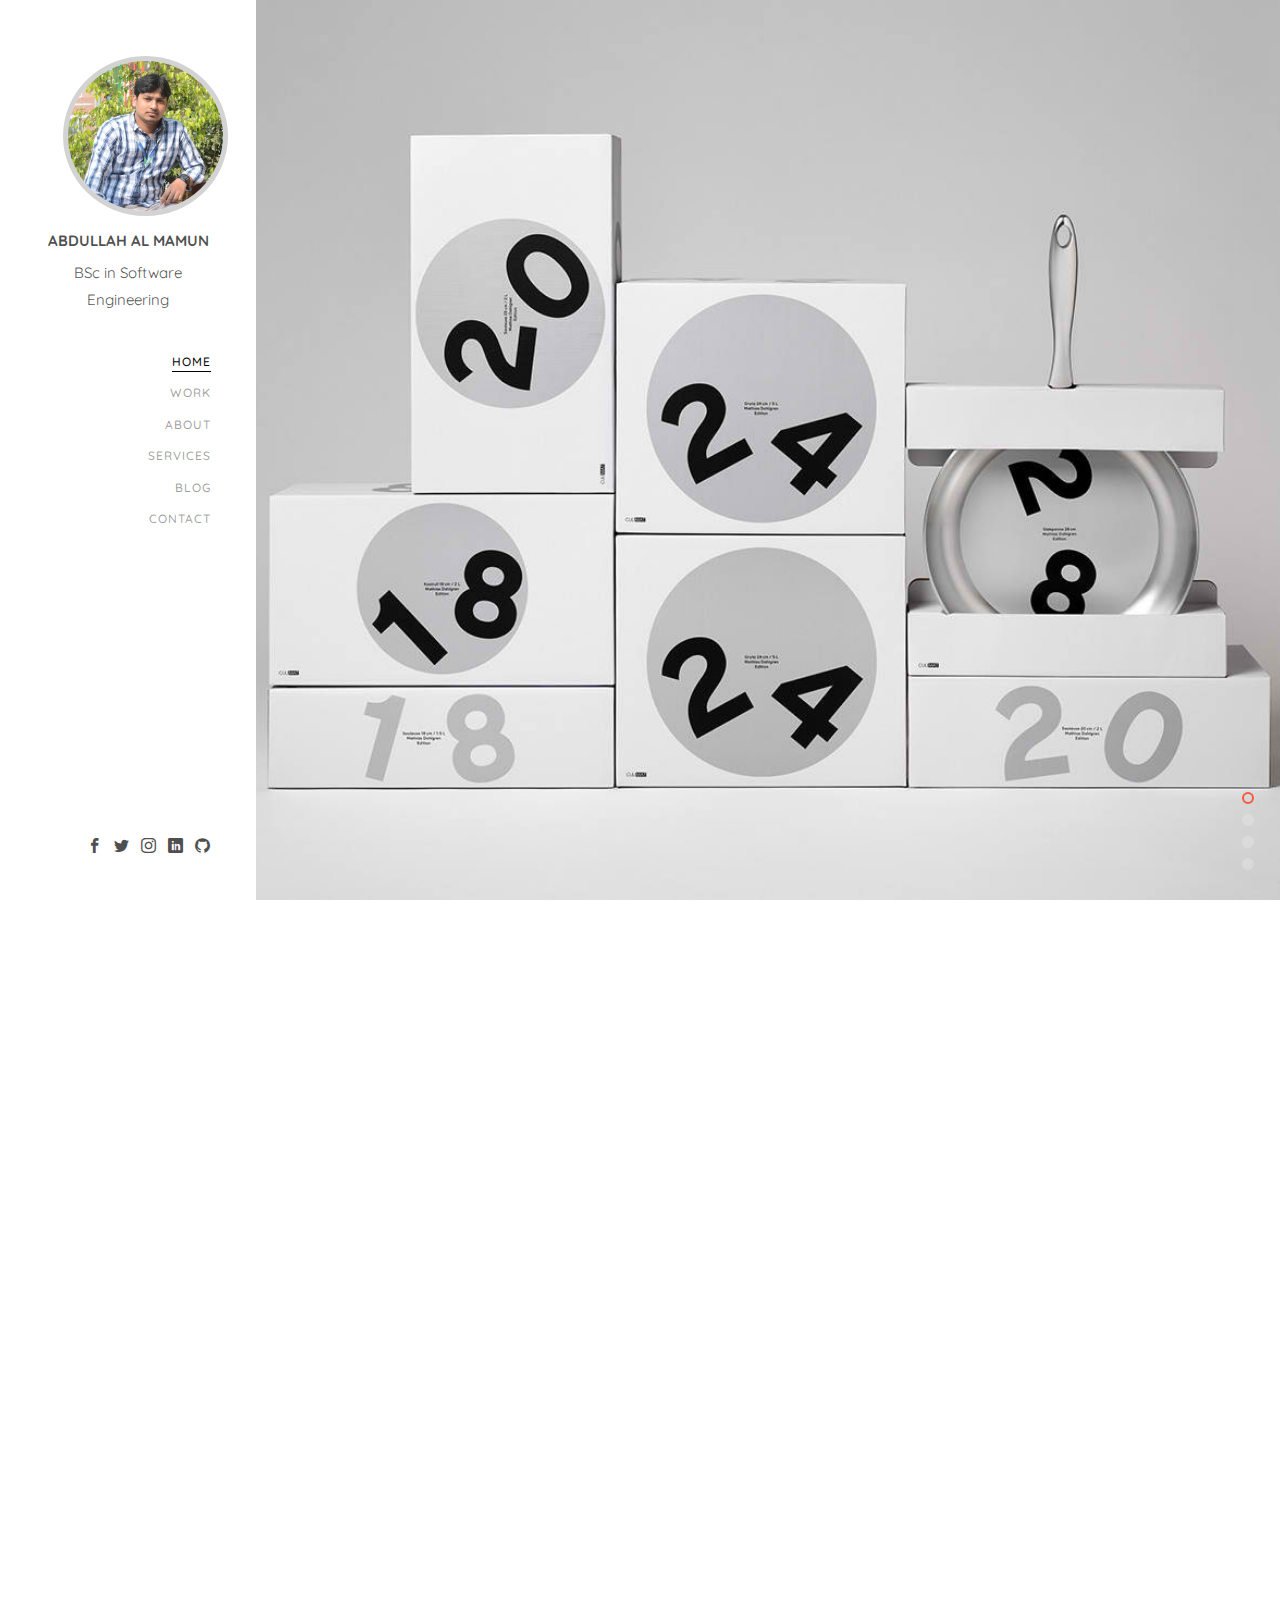
==== commit a5c71eec: "Name alignment" ====
--- a/index.html
+++ b/index.html
@@ -51,9 +51,12 @@
 		<a href="#" class="js-colorlib-nav-toggle colorlib-nav-toggle"><i></i></a>
 		<aside id="colorlib-aside" role="complementary" class="border js-fullheight">
 			<h1 id="colorlib-logo"><a href="index.html"><img style="border:5px solid lightgrey; border-radius: 100%;"
-						src="images/mumimg.jpg" alt="Smiley face" width="100%" height="160"></a></h1>
-			<label>ABDULLAH AL MAMUN</label>
-			<p style="margin-bottom: 2.5em;">BSc in Software Engineering</p>
+						src="images/mumimg.jpg" alt="Smiley face" width="165" height="160"></a></h1>
+						<div style="text-align: center;">
+							<label>ABDULLAH AL MAMUN</label>
+							<p style="margin-bottom: 2.5em;">BSc in Software Engineering</p>
+						</div>
+			
 			<nav id="colorlib-main-menu" role="navigation">
 				<ul>
 					<li class="colorlib-active"><a href="index.html">Home</a></li>
@@ -83,9 +86,26 @@
 			<aside id="colorlib-hero" class="js-fullheight">
 				<div id="top-img-div" style="text-align: center; padding-top: 2em;">
 					<img style="border:5px solid lightgrey; border-radius: 100%;" src="images/mumimg.jpg"
-						alt="Smiley face" width="25%" height="160"><br/>
+						alt="Smiley face" width="160" height="160"><br />
 					<label>ABDULLAH AL MAMUN</label>
 					<p>BSc in Software Engineering</p>
+
+					<ul style="list-style-type: none;">
+						<li style="display: inline; margin-right: 15px;"><a
+								href="https://www.facebook.com/profile.php?id=100009007942472"><i
+									class="icon-facebook2"></i></a></li>
+						<li style="display: inline; margin-right: 15px;"><a
+								href="https://twitter.com/Abdulla88745454"><i class="icon-twitter2"></i></a></li>
+						<li style="display: inline; margin-right: 15px;"><a
+								href="https://www.instagram.com/aamamun8130/"><i class="icon-instagram"></i></a></li>
+						<li style="display: inline; margin-right: 15px;"><a
+								href="https://www.linkedin.com/in/abdullah-al-mamun-735a18191"><i
+									class="icon-linkedin2"></i></a></li>
+						<li style="display: inline; margin-right: 15px;"><a href="https://github.com/aamamun8130"><i
+									class="icon-github"></i></a></li>
+					</ul>
+
+
 				</div>
 				<div class="flexslider js-fullheight">
 					<ul class="slides">
@@ -179,7 +199,7 @@
 							<div class="about-desc">
 								<span class="heading-meta">Welcome &amp; Introduce</span>
 								<h3>Hello! my name is Abdullah Al Mamun!</h3>
-								<p>On her way she met a copy. The copy warned the Little Blind Text, that where it came
+								<p>On his way he met a copy. The copy warned the Little Blind Text, that where it came
 									from it would have been rewritten a thousand times and everything that was left from
 									its origin would be the word "and" and the Little Blind Text should turn around and
 									return to its own, safe country.</p>
